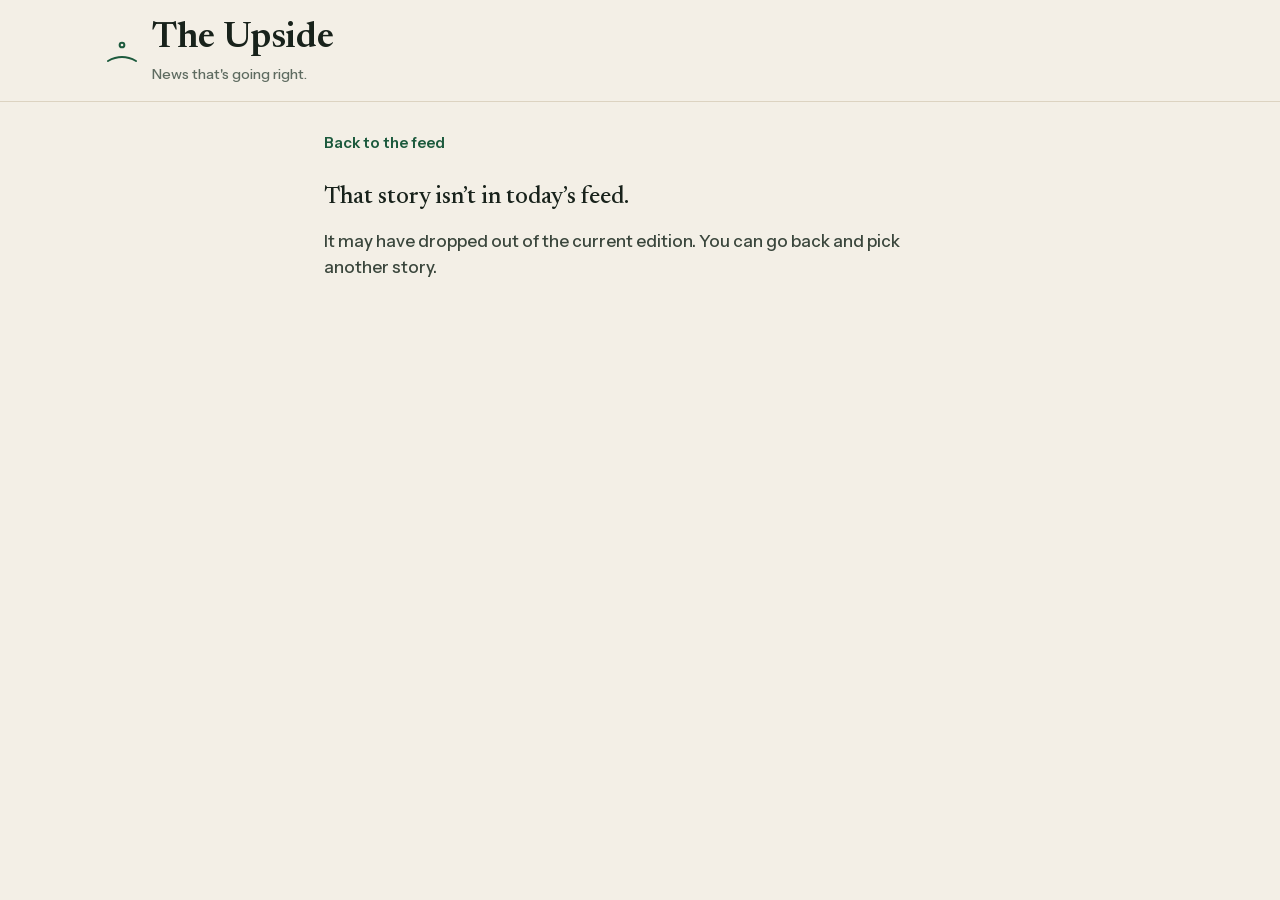
==== go.html @ 9c7a59bb "Update The Upside public feed" ====
<!DOCTYPE html>
<html lang="en">
<head>
  <meta charset="utf-8">
  <meta name="viewport" content="width=device-width, initial-scale=1">
  <meta name="description" content="A preview of a story from The Upside, before you continue to the original article.">
  <meta name="robots" content="noindex">
  <title>The Upside</title>
  <link rel="stylesheet" href="fonts/fonts.css">
  <link rel="stylesheet" href="styles.css">
  <link rel="icon" href="data:image/svg+xml,%3Csvg xmlns='http://www.w3.org/2000/svg' viewBox='0 0 32 32' fill='none' stroke='%231C5A3D' stroke-width='2' stroke-linecap='round' stroke-linejoin='round'%3E%3Cpath d='M6 22c5-9 15-9 20 0'/%3E%3Ccircle cx='16' cy='11' r='2.25'/%3E%3C/svg%3E">
  <style>
    .go-page main {
      max-width: var(--measure);
      margin: 0 auto;
      padding: 28px var(--gap) 72px;
    }
    .go-back {
      display: inline-block;
      margin: 0 0 28px;
      color: var(--accent);
      font-size: 15px;
      font-weight: 600;
      text-decoration: none;
    }
    .go-back:hover { text-decoration: underline; }
    .go-kicker {
      display: flex;
      flex-wrap: wrap;
      gap: 8px 14px;
      margin: 0 0 10px;
      padding: 0;
      list-style: none;
      color: var(--muted);
      font-size: 13px;
      font-weight: 600;
      letter-spacing: 0.02em;
      text-transform: uppercase;
    }
    .go-kicker .cat { color: var(--accent); }
    .go-headline {
      font-family: var(--serif);
      font-weight: 600;
      font-size: 32px;
      line-height: 1.2;
      letter-spacing: -0.02em;
      color: var(--ink);
      margin: 0 0 16px;
    }
    .go-headline a { color: inherit; text-decoration: none; }
    .go-headline a:hover { text-decoration: underline; text-underline-offset: 3px; }
    @media (min-width: 720px) {
      .go-headline { font-size: 40px; }
    }
    .go-url {
      margin: 0 0 24px;
      padding: 12px 14px;
      background: var(--paper-raised);
      border: 1px solid var(--line);
      border-radius: var(--radius);
      font-size: 15px;
      line-height: 1.5;
      word-break: break-all;
      color: var(--ink-soft);
    }
    .go-url a { color: inherit; text-decoration: none; }
    .go-url a:hover { text-decoration: underline; }
    .go-url .host {
      color: var(--ink);
      font-weight: 700;
    }
    .go-continue {
      display: inline-flex;
      align-items: center;
      justify-content: center;
      min-height: 52px;
      padding: 14px 28px;
      margin: 0 0 32px;
      border-radius: 999px;
      background: var(--accent);
      color: #fff;
      font: 600 18px/1.2 var(--sans);
      text-decoration: none;
      text-align: center;
    }
    .go-continue:hover { background: var(--accent-hover); }
    .go-continue[hidden], .go-missing[hidden] { display: none !important; }
    .go-own { margin: 8px 0 0; }
    .go-own .impact { margin: 0 0 16px; }
    .go-own .why-note { margin: 0; }
    .go-missing {
      font-family: var(--serif);
      font-size: 24px;
      line-height: 1.3;
      color: var(--ink);
      margin: 0 0 16px;
    }
    .go-missing-body { margin: 0 0 24px; color: var(--ink-soft); font-size: 17px; }
  </style>
</head>
<body class="go-page">
  <a class="skip" href="#go-title">Skip to story</a>

  <header class="masthead">
    <div class="masthead-inner">
      <div class="brand">
        <svg class="mark" width="36" height="36" viewBox="0 0 36 36" aria-hidden="true" focusable="false">
          <path d="M4 27c9-5 19-5 28 0" fill="none" stroke="currentColor" stroke-width="2" stroke-linecap="round"/>
          <circle cx="18" cy="11" r="2.35" fill="none" stroke="currentColor" stroke-width="2"/>
        </svg>
        <div>
          <p class="title"><a href="./">The Upside</a></p>
          <p class="tag">News that's going right.</p>
        </div>
      </div>
    </div>
  </header>

  <main id="go">
    <a class="go-back" href="./">Back to the feed</a>
    <p class="go-missing" id="go-missing" hidden>That story isn’t in today’s feed.</p>
    <p class="go-missing-body" id="go-missing-body" hidden>It may have dropped out of the current edition. You can go back and pick another story.</p>
    <article id="go-article" hidden>
      <ul class="go-kicker" id="go-kicker"></ul>
      <h1 class="go-headline" id="go-title"></h1>
      <p class="go-url" id="go-url"></p>
      <a class="go-continue" id="go-continue" rel="noopener noreferrer">Continue</a>
      <div class="go-own" id="go-own"></div>
    </article>
  </main>

  <script>
(function () {
  var WHY_FALLBACK = "It reports a concrete, positive outcome from the original source.";

  function $(id) { return document.getElementById(id); }

  function escapeHtml(value) {
    return String(value ?? "")
      .replaceAll("&", "&amp;")
      .replaceAll("<", "&lt;")
      .replaceAll(">", "&gt;")
      .replaceAll('"', "&quot;")
      .replaceAll("'", "&#39;");
  }

  function safeUrl(value) {
    try {
      var url = new URL(String(value ?? ""), window.location.href);
      if (url.protocol === "http:" || url.protocol === "https:") return url;
    } catch (e) { /* ignore */ }
    return null;
  }

  function displayHost(url) {
    return url.hostname.replace(/^www\./i, "");
  }

  function formatExact(iso) {
    if (!iso) return "";
    var d = new Date(iso);
    if (Number.isNaN(d.getTime())) return "";
    return new Intl.DateTimeFormat("en-GB", {
      dateStyle: "medium",
      timeZone: "Europe/London",
    }).format(d);
  }

  function uniqueSources(story) {
    var names = [];
    (story.sources || []).forEach(function (src) {
      if (src.name && names.indexOf(src.name) === -1) names.push(src.name);
    });
    return names;
  }

  function statedImpact(story) {
    var impact = story.impact;
    if (!impact || typeof impact !== "object") return null;
    var value = String(impact.value || "").trim();
    var label = String(impact.label || "").trim();
    if (!value || !label || value.length > 24) return null;
    return { value: value, label: label };
  }

  function whyGood(story) {
    var text = String(story.why_good || "").trim();
    return text || WHY_FALLBACK;
  }

  function showMissing() {
    $("go-article").hidden = true;
    $("go-missing").hidden = false;
    $("go-missing-body").hidden = false;
    document.title = "Story not found - The Upside";
  }

  function renderUrl(url) {
    var host = displayHost(url);
    var path = url.pathname + url.search + url.hash;
    if (path === "/") path = "";
    var html = '<a href="' + escapeHtml(url.href) + '" rel="noopener noreferrer">' +
      escapeHtml(url.protocol + "//") +
      '<span class="host">' + escapeHtml(host) + "</span>" +
      escapeHtml(path) +
      "</a>";
    $("go-url").innerHTML = html;
  }

  function render(story) {
    var url = safeUrl(story.link);
    if (!url && Array.isArray(story.sources) && story.sources[0]) {
      url = safeUrl(story.sources[0].url);
    }
    if (!url) {
      showMissing();
      return;
    }

    var source = uniqueSources(story)[0] || "Unknown source";
    var date = formatExact(story.published_at);
    var kicker = [];
    if (story.category) kicker.push('<li class="cat">' + escapeHtml(story.category) + "</li>");
    kicker.push("<li>" + escapeHtml(source) + "</li>");
    if (date) {
      kicker.push("<li><time datetime=\"" + escapeHtml(story.published_at || "") + "\">" + escapeHtml(date) + "</time></li>");
    }
    if (story.evidence_strength) {
      kicker.push("<li>" + escapeHtml(String(story.evidence_strength)) + "</li>");
    }
    $("go-kicker").innerHTML = kicker.join("");

    var title = escapeHtml(story.headline || "Untitled story");
    $("go-title").innerHTML = '<a href="' + escapeHtml(url.href) + '" rel="noopener noreferrer">' + title + "</a>";
    document.title = (story.headline ? story.headline + " - " : "") + "The Upside";

    renderUrl(url);

    var host = displayHost(url);
    var btn = $("go-continue");
    btn.href = url.href;
    btn.textContent = "Continue to " + host;
    btn.hidden = false;

    var own = [];
    var impact = statedImpact(story);
    if (impact) {
      own.push(
        '<p class="impact"><span class="impact-value">' + escapeHtml(impact.value) +
        '</span><span class="impact-label">' + escapeHtml(impact.label) + "</span></p>"
      );
    }
    own.push(
      '<p class="why-note"><span class="visually-hidden">Why it\'s good: </span>' +
      escapeHtml(whyGood(story)) + "</p>"
    );
    $("go-own").innerHTML = own.join("");

    $("go-missing").hidden = true;
    $("go-missing-body").hidden = true;
    $("go-article").hidden = false;
  }

  var params = new URLSearchParams(window.location.search);
  var id = (params.get("id") || "").trim();
  if (!id) {
    showMissing();
    return;
  }

  fetch("data/stories.json", { cache: "no-store" })
    .then(function (res) {
      if (!res.ok) throw new Error("missing feed");
      return res.json();
    })
    .then(function (data) {
      var stories = (data && data.stories) || [];
      var story = stories.find(function (s) { return String(s.id) === id; });
      if (!story) showMissing();
      else render(story);
    })
    .catch(function () {
      $("go-missing").textContent = "This preview could not be loaded just now.";
      $("go-missing-body").textContent = "Please go back to the feed and try again.";
      showMissing();
    });
})();
  </script>
</body>
</html>
---- fonts/fonts.css ----
/* latin-ext */
@font-face {
  font-family: 'Instrument Sans';
  font-style: italic;
  font-weight: 500;
  font-stretch: 100%;
  font-display: swap;
  src: url(font-0.woff2) format('woff2');
  unicode-range: U+0100-02BA, U+02BD-02C5, U+02C7-02CC, U+02CE-02D7, U+02DD-02FF, U+0304, U+0308, U+0329, U+1D00-1DBF, U+1E00-1E9F, U+1EF2-1EFF, U+2020, U+20A0-20AB, U+20AD-20C4, U+2113, U+2C60-2C7F, U+A720-A7FF;
}
/* latin */
@font-face {
  font-family: 'Instrument Sans';
  font-style: italic;
  font-weight: 500;
  font-stretch: 100%;
  font-display: swap;
  src: url(font-1.woff2) format('woff2');
  unicode-range: U+0000-00FF, U+0131, U+0152-0153, U+02BB-02BC, U+02C6, U+02DA, U+02DC, U+0304, U+0308, U+0329, U+2000-206F, U+20AC, U+2122, U+2191, U+2193, U+2212, U+2215, U+FEFF, U+FFFD;
}
/* latin-ext */
@font-face {
  font-family: 'Instrument Sans';
  font-style: normal;
  font-weight: 500;
  font-stretch: 100%;
  font-display: swap;
  src: url(font-2.woff2) format('woff2');
  unicode-range: U+0100-02BA, U+02BD-02C5, U+02C7-02CC, U+02CE-02D7, U+02DD-02FF, U+0304, U+0308, U+0329, U+1D00-1DBF, U+1E00-1E9F, U+1EF2-1EFF, U+2020, U+20A0-20AB, U+20AD-20C4, U+2113, U+2C60-2C7F, U+A720-A7FF;
}
/* latin */
@font-face {
  font-family: 'Instrument Sans';
  font-style: normal;
  font-weight: 500;
  font-stretch: 100%;
  font-display: swap;
  src: url(font-3.woff2) format('woff2');
  unicode-range: U+0000-00FF, U+0131, U+0152-0153, U+02BB-02BC, U+02C6, U+02DA, U+02DC, U+0304, U+0308, U+0329, U+2000-206F, U+20AC, U+2122, U+2191, U+2193, U+2212, U+2215, U+FEFF, U+FFFD;
}
/* latin-ext */
@font-face {
  font-family: 'Instrument Sans';
  font-style: normal;
  font-weight: 600;
  font-stretch: 100%;
  font-display: swap;
  src: url(font-2.woff2) format('woff2');
  unicode-range: U+0100-02BA, U+02BD-02C5, U+02C7-02CC, U+02CE-02D7, U+02DD-02FF, U+0304, U+0308, U+0329, U+1D00-1DBF, U+1E00-1E9F, U+1EF2-1EFF, U+2020, U+20A0-20AB, U+20AD-20C4, U+2113, U+2C60-2C7F, U+A720-A7FF;
}
/* latin */
@font-face {
  font-family: 'Instrument Sans';
  font-style: normal;
  font-weight: 600;
  font-stretch: 100%;
  font-display: swap;
  src: url(font-3.woff2) format('woff2');
  unicode-range: U+0000-00FF, U+0131, U+0152-0153, U+02BB-02BC, U+02C6, U+02DA, U+02DC, U+0304, U+0308, U+0329, U+2000-206F, U+20AC, U+2122, U+2191, U+2193, U+2212, U+2215, U+FEFF, U+FFFD;
}
/* vietnamese */
@font-face {
  font-family: 'Newsreader';
  font-style: normal;
  font-weight: 400;
  font-display: swap;
  src: url(font-4.woff2) format('woff2');
  unicode-range: U+0102-0103, U+0110-0111, U+0128-0129, U+0168-0169, U+01A0-01A1, U+01AF-01B0, U+0300-0301, U+0303-0304, U+0308-0309, U+0323, U+0329, U+1EA0-1EF9, U+20AB;
}
/* latin-ext */
@font-face {
  font-family: 'Newsreader';
  font-style: normal;
  font-weight: 400;
  font-display: swap;
  src: url(font-5.woff2) format('woff2');
  unicode-range: U+0100-02BA, U+02BD-02C5, U+02C7-02CC, U+02CE-02D7, U+02DD-02FF, U+0304, U+0308, U+0329, U+1D00-1DBF, U+1E00-1E9F, U+1EF2-1EFF, U+2020, U+20A0-20AB, U+20AD-20C4, U+2113, U+2C60-2C7F, U+A720-A7FF;
}
/* latin */
@font-face {
  font-family: 'Newsreader';
  font-style: normal;
  font-weight: 400;
  font-display: swap;
  src: url(font-6.woff2) format('woff2');
  unicode-range: U+0000-00FF, U+0131, U+0152-0153, U+02BB-02BC, U+02C6, U+02DA, U+02DC, U+0304, U+0308, U+0329, U+2000-206F, U+20AC, U+2122, U+2191, U+2193, U+2212, U+2215, U+FEFF, U+FFFD;
}
/* vietnamese */
@font-face {
  font-family: 'Newsreader';
  font-style: normal;
  font-weight: 500;
  font-display: swap;
  src: url(font-4.woff2) format('woff2');
  unicode-range: U+0102-0103, U+0110-0111, U+0128-0129, U+0168-0169, U+01A0-01A1, U+01AF-01B0, U+0300-0301, U+0303-0304, U+0308-0309, U+0323, U+0329, U+1EA0-1EF9, U+20AB;
}
/* latin-ext */
@font-face {
  font-family: 'Newsreader';
  font-style: normal;
  font-weight: 500;
  font-display: swap;
  src: url(font-5.woff2) format('woff2');
  unicode-range: U+0100-02BA, U+02BD-02C5, U+02C7-02CC, U+02CE-02D7, U+02DD-02FF, U+0304, U+0308, U+0329, U+1D00-1DBF, U+1E00-1E9F, U+1EF2-1EFF, U+2020, U+20A0-20AB, U+20AD-20C4, U+2113, U+2C60-2C7F, U+A720-A7FF;
}
/* latin */
@font-face {
  font-family: 'Newsreader';
  font-style: normal;
  font-weight: 500;
  font-display: swap;
  src: url(font-6.woff2) format('woff2');
  unicode-range: U+0000-00FF, U+0131, U+0152-0153, U+02BB-02BC, U+02C6, U+02DA, U+02DC, U+0304, U+0308, U+0329, U+2000-206F, U+20AC, U+2122, U+2191, U+2193, U+2212, U+2215, U+FEFF, U+FFFD;
}
/* vietnamese */
@font-face {
  font-family: 'Newsreader';
  font-style: normal;
  font-weight: 600;
  font-display: swap;
  src: url(font-4.woff2) format('woff2');
  unicode-range: U+0102-0103, U+0110-0111, U+0128-0129, U+0168-0169, U+01A0-01A1, U+01AF-01B0, U+0300-0301, U+0303-0304, U+0308-0309, U+0323, U+0329, U+1EA0-1EF9, U+20AB;
}
/* latin-ext */
@font-face {
  font-family: 'Newsreader';
  font-style: normal;
  font-weight: 600;
  font-display: swap;
  src: url(font-5.woff2) format('woff2');
  unicode-range: U+0100-02BA, U+02BD-02C5, U+02C7-02CC, U+02CE-02D7, U+02DD-02FF, U+0304, U+0308, U+0329, U+1D00-1DBF, U+1E00-1E9F, U+1EF2-1EFF, U+2020, U+20A0-20AB, U+20AD-20C4, U+2113, U+2C60-2C7F, U+A720-A7FF;
}
/* latin */
@font-face {
  font-family: 'Newsreader';
  font-style: normal;
  font-weight: 600;
  font-display: swap;
  src: url(font-6.woff2) format('woff2');
  unicode-range: U+0000-00FF, U+0131, U+0152-0153, U+02BB-02BC, U+02C6, U+02DA, U+02DC, U+0304, U+0308, U+0329, U+2000-206F, U+20AC, U+2122, U+2191, U+2193, U+2212, U+2215, U+FEFF, U+FFFD;
}
/* vietnamese */
@font-face {
  font-family: 'Newsreader';
  font-style: normal;
  font-weight: 700;
  font-display: swap;
  src: url(font-4.woff2) format('woff2');
  unicode-range: U+0102-0103, U+0110-0111, U+0128-0129, U+0168-0169, U+01A0-01A1, U+01AF-01B0, U+0300-0301, U+0303-0304, U+0308-0309, U+0323, U+0329, U+1EA0-1EF9, U+20AB;
}
/* latin-ext */
@font-face {
  font-family: 'Newsreader';
  font-style: normal;
  font-weight: 700;
  font-display: swap;
  src: url(font-5.woff2) format('woff2');
  unicode-range: U+0100-02BA, U+02BD-02C5, U+02C7-02CC, U+02CE-02D7, U+02DD-02FF, U+0304, U+0308, U+0329, U+1D00-1DBF, U+1E00-1E9F, U+1EF2-1EFF, U+2020, U+20A0-20AB, U+20AD-20C4, U+2113, U+2C60-2C7F, U+A720-A7FF;
}
/* latin */
@font-face {
  font-family: 'Newsreader';
  font-style: normal;
  font-weight: 700;
  font-display: swap;
  src: url(font-6.woff2) format('woff2');
  unicode-range: U+0000-00FF, U+0131, U+0152-0153, U+02BB-02BC, U+02C6, U+02DA, U+02DC, U+0304, U+0308, U+0329, U+2000-206F, U+20AC, U+2122, U+2191, U+2193, U+2212, U+2215, U+FEFF, U+FFFD;
}

/* Newsreader italic 400 for the margin note */
@font-face {
  font-family: 'Newsreader';
  font-style: italic;
  font-weight: 400;
  font-display: swap;
  src: url(newsreader-italic-400-latin-ext.woff2) format('woff2');
  unicode-range: U+0100-02BA, U+02BD-02C5, U+02C7-02CC, U+02CE-02D7, U+02DD-02FF, U+0304, U+0308, U+0329, U+1D00-1DBF, U+1E00-1E9F, U+1EF2-1EFF, U+2020, U+20A0-20AB, U+20AD-20C4, U+2113, U+2C60-2C7F, U+A720-A7FF;
}
@font-face {
  font-family: 'Newsreader';
  font-style: italic;
  font-weight: 400;
  font-display: swap;
  src: url(newsreader-italic-400-latin.woff2) format('woff2');
  unicode-range: U+0000-00FF, U+0131, U+0152-0153, U+02BB-02BC, U+02C6, U+02DA, U+02DC, U+0304, U+0308, U+0329, U+2000-206F, U+20AC, U+2122, U+2191, U+2193, U+2212, U+2215, U+FEFF, U+FFFD;
}
---- styles.css ----
:root {
  --paper: #F3EFE6;
  --paper-raised: #FFFDF8;
  --ink: #18221B;
  --ink-soft: #3A463C;
  --muted: #5E6B60;
  --line: #DCD3C1;
  --accent: #1C5A3D;
  --accent-hover: #154A32;
  --accent-soft: #E3EEE6;
  --sunrise: #E8A33D;
  --sunrise-ink: #A36412;
  --cat-science: #3F6E8C;
  --cat-health: #4E7D5B;
  --cat-world: #6B5E8A;
  --cat-tech: #2F6F73;
  --cat-business: #7A6A3A;
  --cat-politics: #8A5A4A;
  --cat-environment: #4F7A3A;
  --cat-sports: #5A6B4A;
  --cat-culture: #7A5A6A;
  --cat-community: #5A6E5C;
  --radius: 12px;
  --gap: 24px;
  --pad-x: 20px;
  --pad-y: 20px;
  --serif: "Newsreader", "Iowan Old Style", Palatino, "Palatino Linotype", Georgia, serif;
  --sans: "Instrument Sans", "Avenir Next", "Segoe UI", system-ui, sans-serif;
  --ease-out: cubic-bezier(0.23, 1, 0.32, 1);
  --shadow-hover: 0 6px 18px rgba(24, 34, 27, 0.08);
  --measure: 680px;
}

*,
*::before,
*::after { box-sizing: border-box; }

html {
  color-scheme: light;
  scroll-padding-top: 4.5rem;
}

[hidden] { display: none !important; }

body {
  margin: 0;
  background: var(--paper);
  color: var(--ink);
  font-family: var(--sans);
  font-weight: 500;
  font-size: 16px;
  line-height: 1.5;
  min-height: 100vh;
  text-rendering: optimizeLegibility;
  -webkit-font-smoothing: antialiased;
}

::selection {
  background: var(--accent-soft);
  color: var(--ink);
}

:focus-visible {
  outline: 2px solid var(--accent);
  outline-offset: 3px;
}

.skip {
  position: absolute;
  left: 1rem;
  top: -3.5rem;
  background: var(--ink);
  color: var(--paper);
  padding: 0.4rem 0.7rem;
  z-index: 20;
  text-decoration: none;
  border-radius: 6px;
}
.skip:focus { top: 0.6rem; }

/* Masthead */
.masthead {
  background: var(--paper);
  border-bottom: 1px solid var(--line);
}

.masthead-inner {
  max-width: 1120px;
  margin: 0 auto;
  padding: 20px var(--gap) 16px;
  display: flex;
  align-items: flex-end;
  justify-content: space-between;
  gap: 16px;
}

.brand {
  display: flex;
  align-items: center;
  gap: 12px;
}

.mark {
  display: block;
  color: var(--accent);
  flex: none;
}

.title {
  margin: 0;
  font-family: var(--serif);
  font-weight: 600;
  font-size: 28px;
  line-height: 1.1;
  letter-spacing: -0.01em;
  font-optical-sizing: auto;
}

.title a {
  color: inherit;
  text-decoration: none;
}

.tag {
  margin: 4px 0 0;
  color: var(--muted);
  font-size: 14px;
  font-weight: 500;
}

.masthead-meta {
  text-align: right;
}

.dateline,
.edition {
  margin: 0;
  color: var(--muted);
  font-size: 13px;
  letter-spacing: 0.06em;
  text-transform: uppercase;
}

.edition { margin-top: 4px; letter-spacing: 0.04em; text-transform: none; }

/* Sticky filters */
.filter-bar {
  position: sticky;
  top: 0;
  z-index: 8;
  background: color-mix(in srgb, var(--paper) 92%, white);
  border-bottom: 1px solid var(--line);
  backdrop-filter: none;
}

.filter-bar-inner {
  max-width: 1120px;
  margin: 0 auto;
  padding: 12px var(--gap) 12px;
}

.filters {
  display: flex;
  flex-wrap: nowrap;
  gap: 8px;
  overflow-x: auto;
  scrollbar-width: thin;
  scrollbar-color: var(--line) transparent;
  padding-bottom: 2px;
  padding-right: 28px;
  mask-image: linear-gradient(to right, #000 88%, transparent);
}

.filters:focus-within,
.filters:hover {
  mask-image: none;
}

.filters button {
  appearance: none;
  flex: none;
  height: 36px;
  padding: 0 14px;
  border-radius: 999px;
  border: 1px solid var(--line);
  background: var(--paper-raised);
  color: var(--ink-soft);
  font-family: var(--sans);
  font-weight: 500;
  font-size: 14px;
  line-height: 1;
  cursor: pointer;
  transition: background-color 150ms ease, border-color 150ms ease, color 150ms ease, transform 150ms var(--ease-out);
}

.filters button[aria-pressed="true"] {
  background: var(--accent-soft);
  border-color: var(--accent);
  color: var(--accent);
}

/* Category with no published stories yet: greyed, not clickable. */
.filters button:disabled,
.filters button[aria-disabled="true"] {
  opacity: 0.45;
  cursor: not-allowed;
  background: transparent;
}

.status {
  margin: 8px 0 0;
  color: var(--muted);
  font-size: 13px;
}

main {
  max-width: var(--measure);
  margin: 0 auto;
  padding: 24px var(--gap) 48px;
}

@media (min-width: 720px) {
  :root { --pad-x: 24px; --pad-y: 24px; }
  .title { font-size: 36px; }
  main { max-width: 1120px; }
}

.sample-banner {
  background: color-mix(in srgb, var(--sunrise) 18%, var(--paper-raised));
  color: var(--ink);
  border: 1px solid var(--line);
  border-radius: var(--radius);
  padding: 12px 16px;
  margin: 0 0 24px;
  font-size: 15px;
}

/* Feed grid */
.feed {
  display: grid;
  grid-template-columns: 1fr;
  gap: var(--gap);
}

@media (min-width: 720px) {
  .feed { grid-template-columns: 1fr 1fr; }
}

@media (min-width: 1100px) {
  .feed { grid-template-columns: 1fr 1fr 1fr; }
}

.card.lead {
  grid-column: 1 / -1;
}


.thumb {
  position: relative;
  margin: 0 0 12px;
  aspect-ratio: 16 / 9;
  width: 100%;
  border-radius: 8px;
  overflow: hidden;
  background: color-mix(in srgb, var(--line) 70%, var(--paper));
  flex: 0 0 auto;
}

.card[data-category="Science"] .thumb { background: color-mix(in srgb, var(--cat-science) 18%, var(--paper)); }
.card[data-category="Health"] .thumb { background: color-mix(in srgb, var(--cat-health) 18%, var(--paper)); }
.card[data-category="World"] .thumb { background: color-mix(in srgb, var(--cat-world) 18%, var(--paper)); }
.card[data-category="Tech"] .thumb { background: color-mix(in srgb, var(--cat-tech) 18%, var(--paper)); }
.card[data-category="Business"] .thumb { background: color-mix(in srgb, var(--cat-business) 18%, var(--paper)); }
.card[data-category="Politics"] .thumb { background: color-mix(in srgb, var(--cat-politics) 18%, var(--paper)); }
.card[data-category="Environment"] .thumb { background: color-mix(in srgb, var(--cat-environment) 18%, var(--paper)); }
.card[data-category="Sports"] .thumb { background: color-mix(in srgb, var(--cat-sports) 18%, var(--paper)); }
.card[data-category="Culture"] .thumb { background: color-mix(in srgb, var(--cat-culture) 18%, var(--paper)); }
.card[data-category="Community"] .thumb { background: color-mix(in srgb, var(--cat-community) 18%, var(--paper)); }

.thumb img {
  display: block;
  width: 100%;
  height: 100%;
  object-fit: cover;
  filter: saturate(0.85);
}

.thumb.is-fallback img {
  display: none;
}


.card {
  position: relative;
  background: var(--paper-raised);
  border: 1px solid var(--line);
  border-radius: var(--radius);
  padding: var(--pad-y) var(--pad-x);
  border-left-width: 3px;
  border-left-color: var(--line);
  display: flex;
  flex-direction: column;
  min-width: 0;
  transition: box-shadow 150ms ease, transform 150ms var(--ease-out);
}

.card[data-category="Science"] { border-left-color: var(--cat-science); }
.card[data-category="Health"] { border-left-color: var(--cat-health); }
.card[data-category="World"] { border-left-color: var(--cat-world); }
.card[data-category="Tech"] { border-left-color: var(--cat-tech); }
.card[data-category="Business"] { border-left-color: var(--cat-business); }
.card[data-category="Politics"] { border-left-color: var(--cat-politics); }
.card[data-category="Environment"] { border-left-color: var(--cat-environment); }
.card[data-category="Sports"] { border-left-color: var(--cat-sports); }
.card[data-category="Culture"] { border-left-color: var(--cat-culture); }
.card[data-category="Community"] { border-left-color: var(--cat-community); }

.card .cat {
  color: var(--muted);
}
.card[data-category="Science"] .cat { color: var(--cat-science); }
.card[data-category="Health"] .cat { color: var(--cat-health); }
.card[data-category="World"] .cat { color: var(--cat-world); }
.card[data-category="Tech"] .cat { color: var(--cat-tech); }
.card[data-category="Business"] .cat { color: var(--cat-business); }
.card[data-category="Politics"] .cat { color: var(--cat-politics); }
.card[data-category="Environment"] .cat { color: var(--cat-environment); }
.card[data-category="Sports"] .cat { color: var(--cat-sports); }
.card[data-category="Culture"] .cat { color: var(--cat-culture); }
.card[data-category="Community"] .cat { color: var(--cat-community); }

.meta {
  display: flex;
  flex-wrap: wrap;
  align-items: center;
  gap: 0;
  margin: 0 0 8px;
  padding: 0;
  list-style: none;
  font-size: 13px;
  line-height: 1.3;
  letter-spacing: 0.06em;
  text-transform: uppercase;
  color: var(--muted);
  font-weight: 500;
}

.meta li { display: inline; }
.meta li:not(:last-child)::after {
  content: "·";
  margin: 0 0.45em;
  color: var(--muted);
}

.meta .cat {
  font-variant-caps: all-small-caps;
  letter-spacing: 0.08em;
  font-weight: 600;
}

.new-dot {
  display: inline-block;
  width: 8px;
  height: 8px;
  margin-left: 8px;
  border-radius: 50%;
  background: var(--sunrise);
  vertical-align: middle;
}

.card h2 {
  margin: 0 0 12px;
  font-family: var(--serif);
  font-weight: 600;
  font-size: 22px;
  line-height: 1.2;
  letter-spacing: -0.01em;
  font-optical-sizing: auto;
  display: -webkit-box;
  -webkit-box-orient: vertical;
  -webkit-line-clamp: 3;
  line-clamp: 3;
  overflow: hidden;
}

.card.lead h2 {
  font-size: 32px;
  -webkit-line-clamp: 6;
  line-clamp: 6;
}

.card h2 a {
  color: inherit;
  text-decoration: none;
}

.impact {
  display: flex;
  align-items: baseline;
  gap: 12px;
  margin: 0 0 12px;
}

.impact-value {
  font-family: var(--serif);
  font-weight: 600;
  font-size: 32px;
  line-height: 1;
  letter-spacing: -0.02em;
  font-variant-numeric: tabular-nums;
  font-feature-settings: "tnum" 1, "lnum" 1;
  color: var(--sunrise-ink);
  font-optical-sizing: auto;
}

.card.lead .impact-value { font-size: 48px; }

.impact-label {
  color: var(--ink-soft);
  font-size: 15px;
  line-height: 1.35;
  max-width: 22ch;
}

.summary {
  margin: 0 0 16px;
  color: var(--ink-soft);
  font-size: 16px;
  line-height: 1.5;
  display: -webkit-box;
  -webkit-box-orient: vertical;
  -webkit-line-clamp: 3;
  line-clamp: 3;
  overflow: hidden;
  flex: 1;
}

.card.lead .summary { -webkit-line-clamp: 4; }

.card-foot {
  display: flex;
  flex-wrap: wrap;
  align-items: baseline;
  gap: 8px 16px;
  margin-top: auto;
}

.card-foot a.read {
  color: var(--accent);
  font-weight: 600;
  font-size: 14px;
  text-decoration: none;
}

.card-foot a.read:hover,
.card h2 a:hover {
  color: var(--accent-hover);
  text-decoration: underline;
  text-underline-offset: 3px;
}

.why {
  appearance: none;
  border: 0;
  background: none;
  padding: 8px 0;
  min-height: 36px;
  color: var(--muted);
  font: inherit;
  font-size: 14px;
  font-weight: 500;
  cursor: pointer;
  text-decoration: underline;
  text-underline-offset: 3px;
  text-decoration-color: var(--line);
}

.why:hover { color: var(--ink-soft); }

.reason {
  margin: 10px 0 0;
  color: var(--muted);
  font-size: 14px;
  line-height: 1.45;
}

.reason[hidden] { display: none; }

.pill-sample {
  display: inline-block;
  margin-left: 6px;
  font-size: 11px;
  letter-spacing: 0.08em;
  text-transform: uppercase;
  font-weight: 600;
  color: var(--ink-soft);
}

.pace {
  grid-column: 1 / -1;
  margin: 0;
  padding: 8px 0;
  text-align: center;
  color: var(--muted);
  font-size: 13px;
  letter-spacing: 0.06em;
  text-transform: uppercase;
  border-top: 1px solid var(--line);
  border-bottom: 1px solid var(--line);
}

.empty {
  margin: 48px 0;
  color: var(--ink-soft);
  font-size: 17px;
  max-width: 36ch;
}

.more-wrap {
  display: flex;
  justify-content: center;
  margin: 32px 0 8px;
}

.load-more {
  appearance: none;
  height: 36px;
  padding: 0 18px;
  border-radius: 999px;
  border: 1px solid var(--line);
  background: var(--paper-raised);
  color: var(--ink);
  font-family: var(--sans);
  font-weight: 600;
  font-size: 14px;
  cursor: pointer;
  transition: background-color 150ms ease, transform 150ms var(--ease-out);
}

/* Skeletons */
.card.skeleton {
  min-height: 180px;
  border-left-color: var(--line);
  background:
    linear-gradient(90deg, transparent, color-mix(in srgb, var(--line) 40%, transparent), transparent) 0 0 / 200% 100%,
    var(--paper-raised);
  animation: shimmer 1.2s linear infinite;
}

.card.skeleton.lead { min-height: 220px; }

@keyframes shimmer {
  to { background-position: -200% 0; }
}

/* Footer */
.method {
  max-width: 1120px;
  margin: 0 auto;
  padding: 0 var(--gap) 64px;
  color: var(--ink-soft);
  font-size: 15px;
}

.method h2 {
  font-family: var(--serif);
  font-weight: 600;
  font-size: 22px;
  letter-spacing: -0.01em;
  color: var(--ink);
  margin: 0 0 8px;
}

.method p { margin: 0 0 12px; max-width: 62ch; }
.method a { color: var(--accent); }

@media (min-width: 720px) {
  .card h2 { font-size: 26px; }
  .card.lead h2 { font-size: 40px; }
  .summary { font-size: 17px; }
}

@media (max-width: 619px) {
  .masthead-inner {
    flex-direction: column;
    align-items: flex-start;
  }
  .masthead-meta { text-align: left; }
}

@media (hover: hover) and (pointer: fine) {
  .filters button:not(:disabled):hover {
    border-color: var(--accent);
    color: var(--accent);
  }
  .filters button:not(:disabled):active,
  .load-more:active {
    transform: scale(0.97);
  }
  .card:hover {
    box-shadow: var(--shadow-hover);
  }
  .load-more:hover {
    background: var(--accent-soft);
  }
}

@media (prefers-reduced-motion: reduce) {
  *,
  *::before,
  *::after {
    animation: none !important;
    transition: none !important;
    scroll-behavior: auto !important;
  }
}

@media (min-width: 720px) and (max-width: 1099px) {
  /* Two-column reading; lead stays full width */
}

.read-arrow {
  display: inline-block;
  width: 12px;
  height: 12px;
  margin-left: 2px;
  vertical-align: -1px;
  stroke: currentColor;
  fill: none;
  stroke-width: 1.75;
  stroke-linecap: round;
  stroke-linejoin: round;
}


/* Editor's margin note for the "why it's good" sentence. Always visible,
   between the summary and the footer. */
.why-note {
  margin: 0 0 12px;
  padding-left: 12px;
  border-left: 2px solid var(--accent);
  font-family: var(--serif);
  font-style: italic;
  font-weight: 400;
  font-size: 16px;
  line-height: 1.45;
  color: var(--ink-soft);
}

@media (min-width: 720px) {
  .why-note { font-size: 15px; }
}

.visually-hidden {
  position: absolute !important;
  width: 1px;
  height: 1px;
  padding: 0;
  margin: -1px;
  overflow: hidden;
  clip: rect(0 0 0 0);
  clip-path: inset(50%);
  white-space: nowrap;
  border: 0;
}

/* Stop the clamped summary stretching to fill equal-height cards
   (it showed a half-cut extra line right above the note). The note and
   footer sit at the bottom of the card instead. */
.card .summary { flex: 0 0 auto; }
.card .why-note { margin-top: auto; }
.card .why-note + .card-foot { margin-top: 0; }
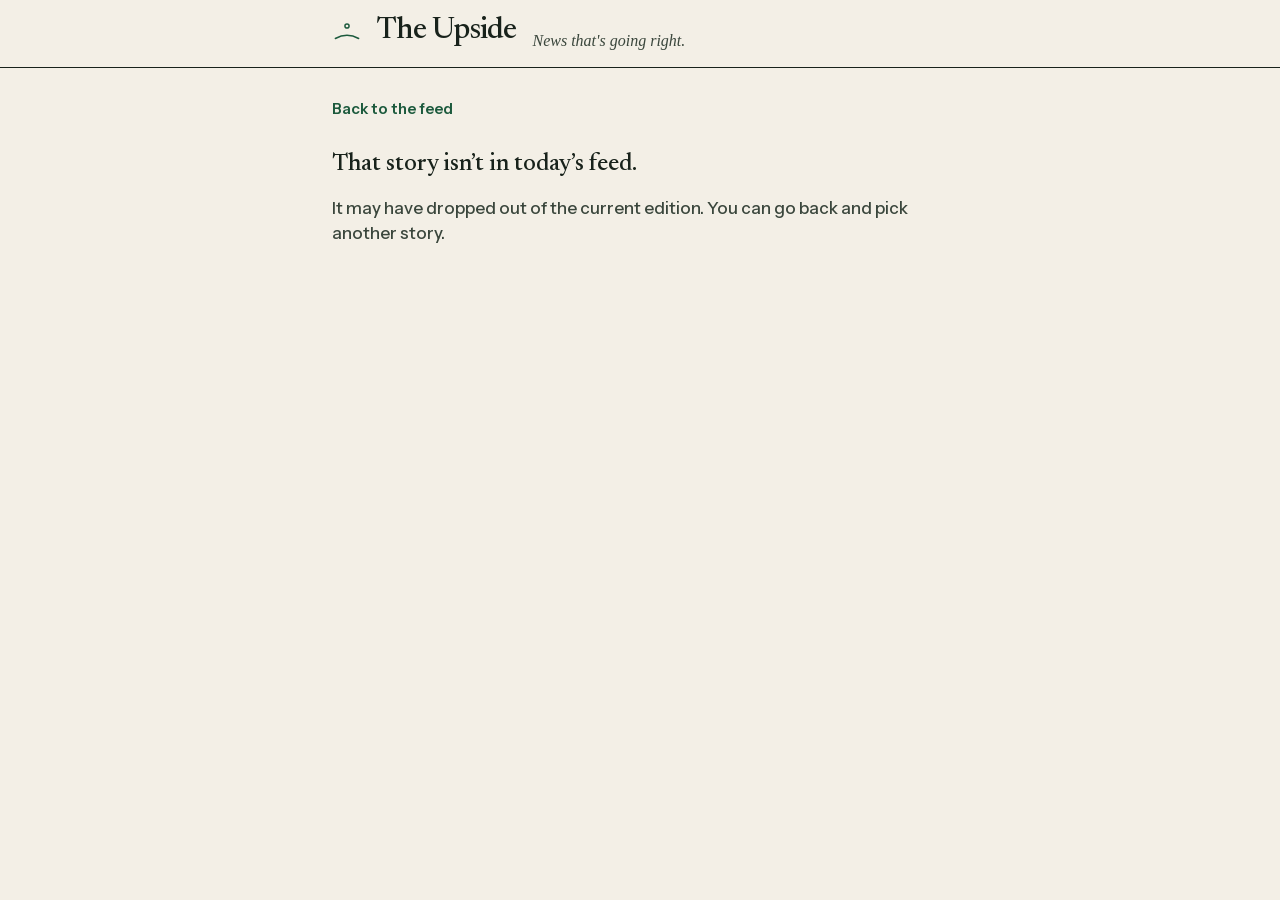
==== commit ab1fae60: "Update The Upside public feed" ====
--- a/go.html
+++ b/go.html
@@ -37,10 +37,11 @@
       letter-spacing: 0.02em;
       text-transform: uppercase;
     }
-    .go-kicker .cat { color: var(--accent); }
+    .go-kicker .cat { color: var(--accent); font-weight: 700; }
     .go-headline {
       font-family: var(--serif);
-      font-weight: 600;
+      font-weight: 500;
+      text-wrap: balance;
       font-size: 32px;
       line-height: 1.2;
       letter-spacing: -0.02em;
@@ -76,14 +77,14 @@
       min-height: 52px;
       padding: 14px 28px;
       margin: 0 0 32px;
-      border-radius: 999px;
+      border-radius: var(--radius);
       background: var(--accent);
       color: #fff;
       font: 600 18px/1.2 var(--sans);
       text-decoration: none;
       text-align: center;
     }
-    .go-continue:hover { background: var(--accent-hover); }
+    @media (hover: hover) and (pointer: fine) { .go-continue:hover { background: var(--accent-hover); } }
     .go-continue[hidden], .go-missing[hidden] { display: none !important; }
     .go-own { margin: 8px 0 0; }
     .go-own .impact { margin: 0 0 16px; }
@@ -101,18 +102,16 @@
 <body class="go-page">
   <a class="skip" href="#go-title">Skip to story</a>
 
-  <header class="masthead">
+  <header class="masthead masthead--compact">
     <div class="masthead-inner">
       <div class="brand">
         <svg class="mark" width="36" height="36" viewBox="0 0 36 36" aria-hidden="true" focusable="false">
-          <path d="M4 27c9-5 19-5 28 0" fill="none" stroke="currentColor" stroke-width="2" stroke-linecap="round"/>
-          <circle cx="18" cy="11" r="2.35" fill="none" stroke="currentColor" stroke-width="2"/>
+          <path d="M4 27c9-5 19-5 28 0" fill="none" stroke="currentColor" stroke-width="1.75" stroke-linecap="round"/>
+          <circle cx="18" cy="12" r="2.5" fill="none" stroke="currentColor" stroke-width="1.75"/>
         </svg>
-        <div>
-          <p class="title"><a href="./">The Upside</a></p>
-          <p class="tag">News that's going right.</p>
-        </div>
+        <p class="title"><a href="./">The Upside</a></p>
       </div>
+      <p class="tag">News that's going right.</p>
     </div>
   </header>
 
--- a/styles.css
+++ b/styles.css
@@ -1,3 +1,6 @@
+/* The Upside: front-page layout (SA Design redesign, 15 Nov 2026).
+   Text-only stories are the designed default; images are an optional add-on.
+   One accent (forest), one radius (--radius), rules and whitespace over boxes. */
 :root {
   --paper: #F3EFE6;
   --paper-raised: #FFFDF8;
@@ -5,30 +8,38 @@
   --ink-soft: #3A463C;
   --muted: #5E6B60;
   --line: #DCD3C1;
+  --rule: #18221B;
   --accent: #1C5A3D;
   --accent-hover: #154A32;
   --accent-soft: #E3EEE6;
   --sunrise: #E8A33D;
   --sunrise-ink: #A36412;
   --cat-science: #3F6E8C;
-  --cat-health: #4E7D5B;
+  --cat-health: #4A7656;
   --cat-world: #6B5E8A;
   --cat-tech: #2F6F73;
-  --cat-business: #7A6A3A;
+  --cat-business: #75653A;
   --cat-politics: #8A5A4A;
-  --cat-environment: #4F7A3A;
-  --cat-sports: #5A6B4A;
+  --cat-environment: #4A7236;
+  --cat-sports: #56663F;
   --cat-culture: #7A5A6A;
-  --cat-community: #5A6E5C;
-  --radius: 12px;
-  --gap: 24px;
-  --pad-x: 20px;
-  --pad-y: 20px;
+  --cat-community: #55695A;
+  --radius: 4px;
+  --gutter: 20px;
+  --col-gap: 32px;
+  --max: 1200px;
+  --measure: 680px;
   --serif: "Newsreader", "Iowan Old Style", Palatino, "Palatino Linotype", Georgia, serif;
   --sans: "Instrument Sans", "Avenir Next", "Segoe UI", system-ui, sans-serif;
   --ease-out: cubic-bezier(0.23, 1, 0.32, 1);
-  --shadow-hover: 0 6px 18px rgba(24, 34, 27, 0.08);
-  --measure: 680px;
+  /* Kept for go.html and older selectors */
+  --gap: var(--gutter);
+  --pad-x: 0px;
+  --pad-y: 0px;
+}
+
+@media (min-width: 720px) {
+  :root { --gutter: 32px; }
 }
 
 *,
@@ -37,7 +48,8 @@
 
 html {
   color-scheme: light;
-  scroll-padding-top: 4.5rem;
+  scroll-padding-top: 64px;
+  -webkit-text-size-adjust: 100%;
 }
 
 [hidden] { display: none !important; }
@@ -53,17 +65,20 @@
   min-height: 100vh;
   text-rendering: optimizeLegibility;
   -webkit-font-smoothing: antialiased;
-}
-
-::selection {
-  background: var(--accent-soft);
-  color: var(--ink);
-}
+  font-kerning: normal;
+}
+
+::selection { background: var(--accent-soft); color: var(--ink); }
 
 :focus-visible {
   outline: 2px solid var(--accent);
   outline-offset: 3px;
-}
+  border-radius: 2px;
+}
+
+a { color: var(--accent); text-underline-offset: 3px; text-decoration-thickness: 1px; }
+
+html { scrollbar-color: var(--line) var(--paper); }
 
 .skip {
   position: absolute;
@@ -71,585 +86,13 @@
   top: -3.5rem;
   background: var(--ink);
   color: var(--paper);
-  padding: 0.4rem 0.7rem;
+  padding: 10px 14px;
   z-index: 20;
   text-decoration: none;
-  border-radius: 6px;
+  border-radius: var(--radius);
+  font-weight: 600;
 }
 .skip:focus { top: 0.6rem; }
-
-/* Masthead */
-.masthead {
-  background: var(--paper);
-  border-bottom: 1px solid var(--line);
-}
-
-.masthead-inner {
-  max-width: 1120px;
-  margin: 0 auto;
-  padding: 20px var(--gap) 16px;
-  display: flex;
-  align-items: flex-end;
-  justify-content: space-between;
-  gap: 16px;
-}
-
-.brand {
-  display: flex;
-  align-items: center;
-  gap: 12px;
-}
-
-.mark {
-  display: block;
-  color: var(--accent);
-  flex: none;
-}
-
-.title {
-  margin: 0;
-  font-family: var(--serif);
-  font-weight: 600;
-  font-size: 28px;
-  line-height: 1.1;
-  letter-spacing: -0.01em;
-  font-optical-sizing: auto;
-}
-
-.title a {
-  color: inherit;
-  text-decoration: none;
-}
-
-.tag {
-  margin: 4px 0 0;
-  color: var(--muted);
-  font-size: 14px;
-  font-weight: 500;
-}
-
-.masthead-meta {
-  text-align: right;
-}
-
-.dateline,
-.edition {
-  margin: 0;
-  color: var(--muted);
-  font-size: 13px;
-  letter-spacing: 0.06em;
-  text-transform: uppercase;
-}
-
-.edition { margin-top: 4px; letter-spacing: 0.04em; text-transform: none; }
-
-/* Sticky filters */
-.filter-bar {
-  position: sticky;
-  top: 0;
-  z-index: 8;
-  background: color-mix(in srgb, var(--paper) 92%, white);
-  border-bottom: 1px solid var(--line);
-  backdrop-filter: none;
-}
-
-.filter-bar-inner {
-  max-width: 1120px;
-  margin: 0 auto;
-  padding: 12px var(--gap) 12px;
-}
-
-.filters {
-  display: flex;
-  flex-wrap: nowrap;
-  gap: 8px;
-  overflow-x: auto;
-  scrollbar-width: thin;
-  scrollbar-color: var(--line) transparent;
-  padding-bottom: 2px;
-  padding-right: 28px;
-  mask-image: linear-gradient(to right, #000 88%, transparent);
-}
-
-.filters:focus-within,
-.filters:hover {
-  mask-image: none;
-}
-
-.filters button {
-  appearance: none;
-  flex: none;
-  height: 36px;
-  padding: 0 14px;
-  border-radius: 999px;
-  border: 1px solid var(--line);
-  background: var(--paper-raised);
-  color: var(--ink-soft);
-  font-family: var(--sans);
-  font-weight: 500;
-  font-size: 14px;
-  line-height: 1;
-  cursor: pointer;
-  transition: background-color 150ms ease, border-color 150ms ease, color 150ms ease, transform 150ms var(--ease-out);
-}
-
-.filters button[aria-pressed="true"] {
-  background: var(--accent-soft);
-  border-color: var(--accent);
-  color: var(--accent);
-}
-
-/* Category with no published stories yet: greyed, not clickable. */
-.filters button:disabled,
-.filters button[aria-disabled="true"] {
-  opacity: 0.45;
-  cursor: not-allowed;
-  background: transparent;
-}
-
-.status {
-  margin: 8px 0 0;
-  color: var(--muted);
-  font-size: 13px;
-}
-
-main {
-  max-width: var(--measure);
-  margin: 0 auto;
-  padding: 24px var(--gap) 48px;
-}
-
-@media (min-width: 720px) {
-  :root { --pad-x: 24px; --pad-y: 24px; }
-  .title { font-size: 36px; }
-  main { max-width: 1120px; }
-}
-
-.sample-banner {
-  background: color-mix(in srgb, var(--sunrise) 18%, var(--paper-raised));
-  color: var(--ink);
-  border: 1px solid var(--line);
-  border-radius: var(--radius);
-  padding: 12px 16px;
-  margin: 0 0 24px;
-  font-size: 15px;
-}
-
-/* Feed grid */
-.feed {
-  display: grid;
-  grid-template-columns: 1fr;
-  gap: var(--gap);
-}
-
-@media (min-width: 720px) {
-  .feed { grid-template-columns: 1fr 1fr; }
-}
-
-@media (min-width: 1100px) {
-  .feed { grid-template-columns: 1fr 1fr 1fr; }
-}
-
-.card.lead {
-  grid-column: 1 / -1;
-}
-
-
-.thumb {
-  position: relative;
-  margin: 0 0 12px;
-  aspect-ratio: 16 / 9;
-  width: 100%;
-  border-radius: 8px;
-  overflow: hidden;
-  background: color-mix(in srgb, var(--line) 70%, var(--paper));
-  flex: 0 0 auto;
-}
-
-.card[data-category="Science"] .thumb { background: color-mix(in srgb, var(--cat-science) 18%, var(--paper)); }
-.card[data-category="Health"] .thumb { background: color-mix(in srgb, var(--cat-health) 18%, var(--paper)); }
-.card[data-category="World"] .thumb { background: color-mix(in srgb, var(--cat-world) 18%, var(--paper)); }
-.card[data-category="Tech"] .thumb { background: color-mix(in srgb, var(--cat-tech) 18%, var(--paper)); }
-.card[data-category="Business"] .thumb { background: color-mix(in srgb, var(--cat-business) 18%, var(--paper)); }
-.card[data-category="Politics"] .thumb { background: color-mix(in srgb, var(--cat-politics) 18%, var(--paper)); }
-.card[data-category="Environment"] .thumb { background: color-mix(in srgb, var(--cat-environment) 18%, var(--paper)); }
-.card[data-category="Sports"] .thumb { background: color-mix(in srgb, var(--cat-sports) 18%, var(--paper)); }
-.card[data-category="Culture"] .thumb { background: color-mix(in srgb, var(--cat-culture) 18%, var(--paper)); }
-.card[data-category="Community"] .thumb { background: color-mix(in srgb, var(--cat-community) 18%, var(--paper)); }
-
-.thumb img {
-  display: block;
-  width: 100%;
-  height: 100%;
-  object-fit: cover;
-  filter: saturate(0.85);
-}
-
-.thumb.is-fallback img {
-  display: none;
-}
-
-
-.card {
-  position: relative;
-  background: var(--paper-raised);
-  border: 1px solid var(--line);
-  border-radius: var(--radius);
-  padding: var(--pad-y) var(--pad-x);
-  border-left-width: 3px;
-  border-left-color: var(--line);
-  display: flex;
-  flex-direction: column;
-  min-width: 0;
-  transition: box-shadow 150ms ease, transform 150ms var(--ease-out);
-}
-
-.card[data-category="Science"] { border-left-color: var(--cat-science); }
-.card[data-category="Health"] { border-left-color: var(--cat-health); }
-.card[data-category="World"] { border-left-color: var(--cat-world); }
-.card[data-category="Tech"] { border-left-color: var(--cat-tech); }
-.card[data-category="Business"] { border-left-color: var(--cat-business); }
-.card[data-category="Politics"] { border-left-color: var(--cat-politics); }
-.card[data-category="Environment"] { border-left-color: var(--cat-environment); }
-.card[data-category="Sports"] { border-left-color: var(--cat-sports); }
-.card[data-category="Culture"] { border-left-color: var(--cat-culture); }
-.card[data-category="Community"] { border-left-color: var(--cat-community); }
-
-.card .cat {
-  color: var(--muted);
-}
-.card[data-category="Science"] .cat { color: var(--cat-science); }
-.card[data-category="Health"] .cat { color: var(--cat-health); }
-.card[data-category="World"] .cat { color: var(--cat-world); }
-.card[data-category="Tech"] .cat { color: var(--cat-tech); }
-.card[data-category="Business"] .cat { color: var(--cat-business); }
-.card[data-category="Politics"] .cat { color: var(--cat-politics); }
-.card[data-category="Environment"] .cat { color: var(--cat-environment); }
-.card[data-category="Sports"] .cat { color: var(--cat-sports); }
-.card[data-category="Culture"] .cat { color: var(--cat-culture); }
-.card[data-category="Community"] .cat { color: var(--cat-community); }
-
-.meta {
-  display: flex;
-  flex-wrap: wrap;
-  align-items: center;
-  gap: 0;
-  margin: 0 0 8px;
-  padding: 0;
-  list-style: none;
-  font-size: 13px;
-  line-height: 1.3;
-  letter-spacing: 0.06em;
-  text-transform: uppercase;
-  color: var(--muted);
-  font-weight: 500;
-}
-
-.meta li { display: inline; }
-.meta li:not(:last-child)::after {
-  content: "·";
-  margin: 0 0.45em;
-  color: var(--muted);
-}
-
-.meta .cat {
-  font-variant-caps: all-small-caps;
-  letter-spacing: 0.08em;
-  font-weight: 600;
-}
-
-.new-dot {
-  display: inline-block;
-  width: 8px;
-  height: 8px;
-  margin-left: 8px;
-  border-radius: 50%;
-  background: var(--sunrise);
-  vertical-align: middle;
-}
-
-.card h2 {
-  margin: 0 0 12px;
-  font-family: var(--serif);
-  font-weight: 600;
-  font-size: 22px;
-  line-height: 1.2;
-  letter-spacing: -0.01em;
-  font-optical-sizing: auto;
-  display: -webkit-box;
-  -webkit-box-orient: vertical;
-  -webkit-line-clamp: 3;
-  line-clamp: 3;
-  overflow: hidden;
-}
-
-.card.lead h2 {
-  font-size: 32px;
-  -webkit-line-clamp: 6;
-  line-clamp: 6;
-}
-
-.card h2 a {
-  color: inherit;
-  text-decoration: none;
-}
-
-.impact {
-  display: flex;
-  align-items: baseline;
-  gap: 12px;
-  margin: 0 0 12px;
-}
-
-.impact-value {
-  font-family: var(--serif);
-  font-weight: 600;
-  font-size: 32px;
-  line-height: 1;
-  letter-spacing: -0.02em;
-  font-variant-numeric: tabular-nums;
-  font-feature-settings: "tnum" 1, "lnum" 1;
-  color: var(--sunrise-ink);
-  font-optical-sizing: auto;
-}
-
-.card.lead .impact-value { font-size: 48px; }
-
-.impact-label {
-  color: var(--ink-soft);
-  font-size: 15px;
-  line-height: 1.35;
-  max-width: 22ch;
-}
-
-.summary {
-  margin: 0 0 16px;
-  color: var(--ink-soft);
-  font-size: 16px;
-  line-height: 1.5;
-  display: -webkit-box;
-  -webkit-box-orient: vertical;
-  -webkit-line-clamp: 3;
-  line-clamp: 3;
-  overflow: hidden;
-  flex: 1;
-}
-
-.card.lead .summary { -webkit-line-clamp: 4; }
-
-.card-foot {
-  display: flex;
-  flex-wrap: wrap;
-  align-items: baseline;
-  gap: 8px 16px;
-  margin-top: auto;
-}
-
-.card-foot a.read {
-  color: var(--accent);
-  font-weight: 600;
-  font-size: 14px;
-  text-decoration: none;
-}
-
-.card-foot a.read:hover,
-.card h2 a:hover {
-  color: var(--accent-hover);
-  text-decoration: underline;
-  text-underline-offset: 3px;
-}
-
-.why {
-  appearance: none;
-  border: 0;
-  background: none;
-  padding: 8px 0;
-  min-height: 36px;
-  color: var(--muted);
-  font: inherit;
-  font-size: 14px;
-  font-weight: 500;
-  cursor: pointer;
-  text-decoration: underline;
-  text-underline-offset: 3px;
-  text-decoration-color: var(--line);
-}
-
-.why:hover { color: var(--ink-soft); }
-
-.reason {
-  margin: 10px 0 0;
-  color: var(--muted);
-  font-size: 14px;
-  line-height: 1.45;
-}
-
-.reason[hidden] { display: none; }
-
-.pill-sample {
-  display: inline-block;
-  margin-left: 6px;
-  font-size: 11px;
-  letter-spacing: 0.08em;
-  text-transform: uppercase;
-  font-weight: 600;
-  color: var(--ink-soft);
-}
-
-.pace {
-  grid-column: 1 / -1;
-  margin: 0;
-  padding: 8px 0;
-  text-align: center;
-  color: var(--muted);
-  font-size: 13px;
-  letter-spacing: 0.06em;
-  text-transform: uppercase;
-  border-top: 1px solid var(--line);
-  border-bottom: 1px solid var(--line);
-}
-
-.empty {
-  margin: 48px 0;
-  color: var(--ink-soft);
-  font-size: 17px;
-  max-width: 36ch;
-}
-
-.more-wrap {
-  display: flex;
-  justify-content: center;
-  margin: 32px 0 8px;
-}
-
-.load-more {
-  appearance: none;
-  height: 36px;
-  padding: 0 18px;
-  border-radius: 999px;
-  border: 1px solid var(--line);
-  background: var(--paper-raised);
-  color: var(--ink);
-  font-family: var(--sans);
-  font-weight: 600;
-  font-size: 14px;
-  cursor: pointer;
-  transition: background-color 150ms ease, transform 150ms var(--ease-out);
-}
-
-/* Skeletons */
-.card.skeleton {
-  min-height: 180px;
-  border-left-color: var(--line);
-  background:
-    linear-gradient(90deg, transparent, color-mix(in srgb, var(--line) 40%, transparent), transparent) 0 0 / 200% 100%,
-    var(--paper-raised);
-  animation: shimmer 1.2s linear infinite;
-}
-
-.card.skeleton.lead { min-height: 220px; }
-
-@keyframes shimmer {
-  to { background-position: -200% 0; }
-}
-
-/* Footer */
-.method {
-  max-width: 1120px;
-  margin: 0 auto;
-  padding: 0 var(--gap) 64px;
-  color: var(--ink-soft);
-  font-size: 15px;
-}
-
-.method h2 {
-  font-family: var(--serif);
-  font-weight: 600;
-  font-size: 22px;
-  letter-spacing: -0.01em;
-  color: var(--ink);
-  margin: 0 0 8px;
-}
-
-.method p { margin: 0 0 12px; max-width: 62ch; }
-.method a { color: var(--accent); }
-
-@media (min-width: 720px) {
-  .card h2 { font-size: 26px; }
-  .card.lead h2 { font-size: 40px; }
-  .summary { font-size: 17px; }
-}
-
-@media (max-width: 619px) {
-  .masthead-inner {
-    flex-direction: column;
-    align-items: flex-start;
-  }
-  .masthead-meta { text-align: left; }
-}
-
-@media (hover: hover) and (pointer: fine) {
-  .filters button:not(:disabled):hover {
-    border-color: var(--accent);
-    color: var(--accent);
-  }
-  .filters button:not(:disabled):active,
-  .load-more:active {
-    transform: scale(0.97);
-  }
-  .card:hover {
-    box-shadow: var(--shadow-hover);
-  }
-  .load-more:hover {
-    background: var(--accent-soft);
-  }
-}
-
-@media (prefers-reduced-motion: reduce) {
-  *,
-  *::before,
-  *::after {
-    animation: none !important;
-    transition: none !important;
-    scroll-behavior: auto !important;
-  }
-}
-
-@media (min-width: 720px) and (max-width: 1099px) {
-  /* Two-column reading; lead stays full width */
-}
-
-.read-arrow {
-  display: inline-block;
-  width: 12px;
-  height: 12px;
-  margin-left: 2px;
-  vertical-align: -1px;
-  stroke: currentColor;
-  fill: none;
-  stroke-width: 1.75;
-  stroke-linecap: round;
-  stroke-linejoin: round;
-}
-
-
-/* Editor's margin note for the "why it's good" sentence. Always visible,
-   between the summary and the footer. */
-.why-note {
-  margin: 0 0 12px;
-  padding-left: 12px;
-  border-left: 2px solid var(--accent);
-  font-family: var(--serif);
-  font-style: italic;
-  font-weight: 400;
-  font-size: 16px;
-  line-height: 1.45;
-  color: var(--ink-soft);
-}
-
-@media (min-width: 720px) {
-  .why-note { font-size: 15px; }
-}
 
 .visually-hidden {
   position: absolute !important;
@@ -664,9 +107,727 @@
   border: 0;
 }
 
-/* Stop the clamped summary stretching to fill equal-height cards
-   (it showed a half-cut extra line right above the note). The note and
-   footer sit at the bottom of the card instead. */
-.card .summary { flex: 0 0 auto; }
-.card .why-note { margin-top: auto; }
-.card .why-note + .card-foot { margin-top: 0; }
+/* ---------- Masthead ---------- */
+.masthead { background: var(--paper); }
+
+.masthead-inner {
+  max-width: var(--max);
+  margin: 0 auto;
+  padding: 14px var(--gutter) 12px;
+  display: grid;
+  grid-template-columns: 1fr;
+  gap: 2px;
+}
+
+.brand {
+  display: flex;
+  align-items: center;
+  gap: 10px;
+  order: 1;
+}
+
+.mark { display: block; color: var(--accent); flex: none; }
+.brand .mark { width: 30px; height: 30px; }
+
+.title {
+  margin: 0;
+  font-family: var(--serif);
+  font-weight: 500;
+  font-size: 32px;
+  line-height: 1;
+  letter-spacing: -0.02em;
+  font-optical-sizing: auto;
+}
+.title a { color: var(--ink); text-decoration: none; }
+
+.tag {
+  order: 2;
+  margin: 0;
+  font-family: var(--serif);
+  font-style: italic;
+  font-weight: 400;
+  font-size: 16px;
+  color: var(--ink-soft);
+}
+
+.masthead-meta {
+  order: 3;
+  display: flex;
+  flex-wrap: wrap;
+  gap: 0 6px;
+  margin-top: 6px;
+}
+
+.dateline,
+.edition {
+  margin: 0;
+  color: var(--muted);
+  font-size: 12px;
+  font-weight: 600;
+  letter-spacing: 0.06em;
+  text-transform: uppercase;
+  font-variant-numeric: tabular-nums;
+}
+.dateline:not(:empty)::after { content: "·"; margin-left: 6px; }
+
+@media (min-width: 720px) {
+  .masthead-inner {
+    padding-top: 0;
+    padding-bottom: 20px;
+    justify-items: center;
+    text-align: center;
+    gap: 0;
+  }
+  .masthead-meta {
+    order: 0;
+    justify-self: stretch;
+    justify-content: space-between;
+    margin: 0 0 24px;
+    padding: 12px 0 10px;
+    border-bottom: 1px solid var(--line);
+  }
+  .dateline:not(:empty)::after { content: none; }
+  .brand { gap: 14px; }
+  .brand .mark { width: 44px; height: 44px; }
+  .title { font-size: 56px; }
+  .tag { margin-top: 8px; font-size: 18px; }
+}
+
+@media (min-width: 1024px) {
+  .title { font-size: 68px; letter-spacing: -0.025em; }
+  .brand .mark { width: 52px; height: 52px; }
+}
+
+/* ---------- Category tabs (sticky) ---------- */
+.filter-bar {
+  position: sticky;
+  top: 0;
+  z-index: 8;
+  background: var(--paper);
+  border-top: 1px solid var(--rule);
+  border-bottom: 1px solid var(--line);
+}
+
+.filter-bar-inner {
+  max-width: var(--max);
+  margin: 0 auto;
+  padding: 0 calc(var(--gutter) - 12px);
+}
+
+.filters {
+  display: flex;
+  flex-wrap: nowrap;
+  justify-content: flex-start;
+  overflow-x: auto;
+  scrollbar-width: none;
+  mask-image: linear-gradient(to right, #000 calc(100% - 32px), transparent);
+}
+.filters::-webkit-scrollbar { display: none; }
+
+@media (min-width: 1024px) {
+  .filters { justify-content: safe center; mask-image: none; }
+}
+
+.filters button {
+  appearance: none;
+  position: relative;
+  flex: none;
+  height: 46px;
+  padding: 0 12px;
+  border: 0;
+  border-radius: 0;
+  background: transparent;
+  color: var(--ink-soft);
+  font-family: var(--sans);
+  font-weight: 600;
+  font-size: 13px;
+  letter-spacing: 0.06em;
+  text-transform: uppercase;
+  line-height: 1;
+  cursor: pointer;
+  transition: color 150ms ease;
+}
+
+.filters button::after {
+  content: "";
+  position: absolute;
+  left: 12px;
+  right: 12px;
+  bottom: -1px;
+  height: 2px;
+  background: var(--accent);
+  transform: scaleX(0);
+  transition: transform 200ms var(--ease-out);
+}
+
+.filters button[aria-pressed="true"] { color: var(--ink); }
+.filters button[aria-pressed="true"]::after { transform: scaleX(1); }
+.filters button:focus-visible { outline-offset: -4px; }
+
+/* A category with no stories this edition is kept in the DOM (disabled, for
+   tests and old links) but not shown, so the bar never looks broken. */
+.filters button[data-empty="true"] { display: none; }
+
+.status { margin: 0; color: var(--muted); font-size: 13px; }
+
+/* ---------- Page ---------- */
+main {
+  max-width: var(--max);
+  margin: 0 auto;
+  padding: 20px var(--gutter) 48px;
+}
+
+@media (min-width: 720px) {
+  main { padding-top: 32px; }
+}
+
+.feed:focus { outline: none; }
+
+.sample-banner {
+  background: color-mix(in srgb, var(--sunrise) 16%, var(--paper-raised));
+  color: var(--ink);
+  border: 1px solid var(--line);
+  border-radius: var(--radius);
+  padding: 12px 16px;
+  margin: 0 0 24px;
+  font-size: 15px;
+}
+
+/* ---------- Story: shared anatomy ---------- */
+.card {
+  position: relative;
+  min-width: 0;
+  display: flex;
+  flex-direction: column;
+}
+
+.body {
+  display: flex;
+  flex-direction: column;
+  flex: 1 1 auto;
+  min-width: 0;
+}
+
+.meta {
+  display: flex;
+  flex-wrap: nowrap;
+  min-width: 0;
+  white-space: nowrap;
+  align-items: center;
+  margin: 0 0 10px;
+  padding: 0;
+  list-style: none;
+  font-size: 12px;
+  line-height: 1.35;
+  letter-spacing: 0.06em;
+  text-transform: uppercase;
+  color: var(--muted);
+  font-weight: 500;
+}
+.meta li { flex: none; }
+/* Fix 3: the source gives way (ellipsis) so category and time stay on one line. */
+.meta .src {
+  flex: 0 1 auto;
+  min-width: 0;
+  overflow: hidden;
+  text-overflow: ellipsis;
+}
+.meta li:not(:last-child)::after { content: "·"; margin: 0 0.5em; }
+.meta .cat { font-weight: 700; letter-spacing: 0.08em; color: var(--cat, var(--ink-soft)); }
+
+.card[data-category="Science"] { --cat: var(--cat-science); }
+.card[data-category="Health"] { --cat: var(--cat-health); }
+.card[data-category="World"] { --cat: var(--cat-world); }
+.card[data-category="Tech"] { --cat: var(--cat-tech); }
+.card[data-category="Business"] { --cat: var(--cat-business); }
+.card[data-category="Politics"] { --cat: var(--cat-politics); }
+.card[data-category="Environment"] { --cat: var(--cat-environment); }
+.card[data-category="Sports"] { --cat: var(--cat-sports); }
+.card[data-category="Culture"] { --cat: var(--cat-culture); }
+.card[data-category="Community"] { --cat: var(--cat-community); }
+
+.new-dot {
+  display: inline-block;
+  width: 7px;
+  height: 7px;
+  margin-left: 7px;
+  border-radius: 50%;
+  background: var(--accent);
+  vertical-align: 1px;
+}
+
+/* "New today" tag (when ingest sends new_today: true). Green, never the
+   amber reserved for figures. */
+.meta .tag-new { color: var(--accent); font-weight: 700; }
+
+.pill-sample {
+  display: inline-block;
+  margin-left: 8px;
+  padding: 1px 6px;
+  border: 1px solid currentColor;
+  border-radius: var(--radius);
+  font-size: 10px;
+  letter-spacing: 0.08em;
+  color: var(--ink-soft);
+}
+
+.card h2 {
+  margin: 0 0 10px;
+  font-family: var(--serif);
+  font-weight: 600;
+  font-size: 21px;
+  line-height: 1.2;
+  letter-spacing: -0.01em;
+  font-optical-sizing: auto;
+  text-wrap: balance;
+  overflow-wrap: anywhere;
+}
+.card h2 a { color: var(--ink); text-decoration: none; }
+
+/* Figure slot: always directly under the headline, only when the source states
+   it. Fix 4: no reserved height, so a card without a figure has no gap. */
+.card .figure-slot { min-height: 0; }
+.impact {
+  display: flex;
+  align-items: baseline;
+  gap: 10px;
+  margin: 2px 0 12px;
+}
+.impact-value {
+  font-family: var(--serif);
+  font-weight: 600;
+  font-size: 30px;
+  line-height: 1;
+  letter-spacing: -0.02em;
+  font-variant-numeric: tabular-nums lining-nums;
+  font-feature-settings: "tnum" 1, "lnum" 1;
+  color: var(--sunrise-ink);
+  font-optical-sizing: auto;
+  white-space: nowrap;
+}
+.impact-label {
+  color: var(--ink-soft);
+  font-size: 14px;
+  font-weight: 500;
+  line-height: 1.35;
+  max-width: 26ch;
+}
+
+.summary {
+  margin: 0 0 14px;
+  color: var(--ink-soft);
+  font-size: 16px;
+  line-height: 1.55;
+  display: -webkit-box;
+  -webkit-box-orient: vertical;
+  -webkit-line-clamp: 3;
+  line-clamp: 3;
+  overflow: hidden;
+  max-width: 68ch;
+}
+
+/* Editor's margin note: the reason a story is good. */
+.why-note {
+  margin: 0 0 12px;
+  padding-left: 12px;
+  border-left: 2px solid var(--accent);
+  font-family: var(--serif);
+  font-style: italic;
+  font-weight: 400;
+  font-size: 16px;
+  line-height: 1.45;
+  color: var(--ink-soft);
+  max-width: 60ch;
+}
+
+.card-foot { margin-top: auto; }
+
+.card-foot a.read {
+  display: inline-block;
+  padding: 12px 0;
+  color: var(--accent);
+  font-weight: 600;
+  font-size: 14px;
+  text-decoration: none;
+}
+
+.read-arrow {
+  display: inline-block;
+  vertical-align: -1px;
+  margin-left: 3px;
+  width: 12px;
+  height: 12px;
+  stroke: currentColor;
+  fill: none;
+  stroke-width: 1.75;
+  stroke-linecap: round;
+  stroke-linejoin: round;
+  transition: transform 160ms var(--ease-out);
+}
+
+/* Images (SHOW_IMAGES in app.js). One treatment everywhere: fixed aspect
+   box (no layout shift), cover crop, slight desaturation, 1px hairline. */
+.thumb {
+  position: relative;
+  margin: 0 0 14px;
+  aspect-ratio: 16 / 9;
+  width: 100%;
+  overflow: hidden;
+  border-radius: var(--radius);
+  background: color-mix(in srgb, var(--cat, var(--line)) 12%, var(--paper));
+}
+.thumb::after {
+  content: "";
+  position: absolute;
+  inset: 0;
+  border: 1px solid rgba(24, 34, 27, 0.08);
+  border-radius: inherit;
+  pointer-events: none;
+}
+.thumb img {
+  display: block;
+  width: 100%;
+  height: 100%;
+  object-fit: cover;
+  object-position: center 30%;
+  filter: saturate(0.8) contrast(0.95);
+}
+/* A failed or missing image drops out: the text layout is the fallback. */
+.thumb.is-fallback { display: none; }
+.card.is-lead .thumb { margin-bottom: 16px; }
+
+/* Licence credit under every image. Static text rendered with the card, so it
+   never shifts layout; muted #5E6B60 on paper is 4.9:1 (AA). */
+.credit {
+  margin: -8px 0 14px;
+  font-size: 11.5px;
+  line-height: 1.4;
+  font-weight: 500;
+  color: var(--muted);
+  overflow-wrap: anywhere;
+}
+.credit a { color: inherit; text-decoration: underline; text-decoration-color: var(--line); }
+.card.is-lead .credit { margin-top: -10px; }
+
+/* ---------- Front: lead + rail ---------- */
+.front {
+  display: grid;
+  grid-template-columns: minmax(0, 1fr);
+}
+
+.card.is-lead {
+  padding-top: 14px;
+  border-top: 3px solid var(--cat, var(--ink));
+}
+.card.is-lead .meta { font-size: 12.5px; margin-bottom: 14px; }
+.card.is-lead h2 {
+  font-weight: 500;
+  font-size: 34px;
+  line-height: 1.08;
+  letter-spacing: -0.02em;
+  margin-bottom: 14px;
+  max-width: 22ch;
+}
+.card.is-lead .impact-value { font-size: 52px; }
+.card.is-lead .impact-label { font-size: 16px; }
+.card.is-lead .summary {
+  font-size: 18px;
+  line-height: 1.55;
+  color: var(--ink);
+  -webkit-line-clamp: 5;
+  line-clamp: 5;
+  margin-bottom: 18px;
+  max-width: 60ch;
+}
+.card.is-lead .why-note { font-size: 18px; max-width: 52ch; margin-bottom: 8px; }
+
+.rail .card {
+  padding: 18px 0 4px;
+  border-top: 1px solid var(--line);
+}
+.rail .card h2 { font-size: 22px; }
+
+/* ---------- Second row ---------- */
+.second {
+  display: grid;
+  grid-template-columns: minmax(0, 1fr);
+  margin-top: 28px;
+  border-top: 1px solid var(--rule);
+}
+.second .card {
+  padding: 16px 0 4px;
+  border-top: 1px solid var(--line);
+}
+.second .card:first-child { border-top: 0; }
+.second .card[data-image="true"]::before { display: none; }
+.second .card::before {
+  content: "";
+  display: block;
+  width: 32px;
+  height: 3px;
+  margin: 0 0 14px;
+  background: var(--cat, var(--ink));
+}
+.second .card h2 { font-size: 23px; }
+
+/* ---------- River ---------- */
+.river {
+  margin-top: 8px;
+  border-top: 1px solid var(--rule);
+}
+.river .card {
+  padding: 18px 0 2px;
+  border-bottom: 1px solid var(--line);
+}
+.river .card[data-image="true"] {
+  display: grid;
+  grid-template-columns: minmax(0, 1fr) 80px;
+  grid-template-areas: "meta meta" "body thumb" "credit credit";
+  column-gap: 16px;
+}
+.river .card > .meta { grid-area: meta; }
+.river .card > .credit { grid-area: credit; margin: 0 0 12px; text-align: right; }
+.river .card > .body { grid-area: body; }
+.river .thumb {
+  grid-area: thumb;
+  aspect-ratio: 1 / 1;
+  width: 80px;
+  margin: 4px 0 0;
+}
+.river .card:last-child { border-bottom: 0; }
+.river .card h2 { font-size: 20px; }
+.river .summary { -webkit-line-clamp: 2; line-clamp: 2; }
+.river .impact-value { font-size: 26px; }
+.river .why-note { font-size: 15px; }
+
+/* ---------- Tablet ---------- */
+@media (min-width: 720px) {
+  .card.is-lead h2 { font-size: 42px; }
+  .second { grid-template-columns: repeat(2, minmax(0, 1fr)); column-gap: var(--col-gap); }
+  .second .card { border-top: 0; }
+  .second.count-3 .card:first-child { grid-column: 1 / -1; padding-bottom: 20px; border-bottom: 1px solid var(--line); }
+  .second.count-3 .card:first-child h2 { font-size: 30px; font-weight: 500; letter-spacing: -0.015em; max-width: 28ch; }
+  .second.count-1 { grid-template-columns: minmax(0, 1fr); }
+  .river .card,
+  .river .card[data-image="true"] {
+    display: grid;
+    grid-template-columns: minmax(0, 3fr) minmax(0, 9fr) 104px;
+    grid-template-rows: auto 1fr;
+    grid-template-areas: "meta body thumb" "meta body credit";
+    column-gap: var(--col-gap);
+    padding-top: 22px;
+  }
+  .river .thumb { width: 104px; margin: 0; }
+  .river .card > .meta { align-self: start; }
+  .river .card > .credit { margin: 6px 0 14px; justify-self: end; max-width: 160px; }
+  .river .meta { flex-direction: column; align-items: stretch; margin: 3px 0 0; gap: 2px; }
+  .river .meta .src { max-width: 100%; }
+  .river .meta li:not(:last-child)::after { content: none; }
+  .river .card h2 { font-size: 22px; }
+}
+
+/* ---------- Desktop: 12-col front page ---------- */
+@media (min-width: 1024px) {
+  .front {
+    grid-template-columns: minmax(0, 8fr) minmax(0, 4fr);
+    column-gap: 0;
+  }
+  .front.solo { grid-template-columns: minmax(0, 1fr); }
+  .card.is-lead { padding-right: 40px; align-self: start; }
+  .card.is-lead .card-foot { margin-top: 0; }
+  .card.is-lead h2 { font-size: 48px; line-height: 1.06; }
+  .card.is-lead .summary { font-size: 19px; }
+  .rail {
+    border-left: 1px solid var(--line);
+    padding-left: var(--col-gap);
+  }
+  .rail .card:first-child { border-top: 3px solid var(--cat, var(--ink)); padding-top: 14px; }
+  .rail .card:first-child { border-top-width: 3px; }
+  .rail .card { padding-bottom: 8px; }
+
+  .second { margin-top: 40px; column-gap: 0; }
+  .second .card { padding: 20px var(--col-gap) 4px; border-left: 1px solid var(--line); border-bottom: 0 !important; }
+  .second .card:first-child { padding-left: 0; border-left: 0; }
+  .second .card:last-child { padding-right: 0; }
+  .second.count-3 { grid-template-columns: minmax(0, 6fr) minmax(0, 3fr) minmax(0, 3fr); }
+  .second.count-3 .card:first-child { grid-column: auto; padding-bottom: 4px; }
+  .second.count-3 .card:first-child h2 { font-size: 32px; }
+  .second.count-3 .card:first-child .summary { font-size: 17px; -webkit-line-clamp: 4; line-clamp: 4; }
+  .second.count-3 .card:not(:first-child) .summary { -webkit-line-clamp: 4; line-clamp: 4; }
+
+  .river .card,
+  .river .card[data-image="true"] { grid-template-columns: minmax(0, 3fr) minmax(0, 7fr) minmax(0, 2fr); }
+  .river .thumb { width: 120px; justify-self: end; }
+  .river .card h2 { font-size: 24px; }
+  .river .summary { font-size: 17px; }
+}
+
+/* ---------- Pacing, empty, more, end ---------- */
+.empty {
+  margin: 48px 0;
+  font-family: var(--serif);
+  color: var(--ink-soft);
+  font-size: 22px;
+  max-width: 36ch;
+}
+
+.more-wrap {
+  display: flex;
+  justify-content: center;
+  margin: 24px 0 0;
+  border-top: 1px solid var(--rule);
+  padding-top: 24px;
+}
+
+.load-more {
+  appearance: none;
+  min-height: 44px;
+  padding: 0 22px;
+  border-radius: var(--radius);
+  border: 1px solid var(--ink);
+  background: transparent;
+  color: var(--ink);
+  font-family: var(--sans);
+  font-weight: 600;
+  font-size: 14px;
+  letter-spacing: 0.04em;
+  cursor: pointer;
+  transition: background-color 150ms ease, color 150ms ease, transform 160ms var(--ease-out);
+}
+.load-more:active { transform: scale(0.97); }
+
+.feed-end { margin: 32px 0 0; }
+.feed-end-note {
+  margin: 0 0 32px;
+  padding: 36px 0 0;
+  border-top: 1px solid var(--rule);
+  text-align: center;
+  font-family: var(--serif);
+  font-style: italic;
+  font-weight: 400;
+  font-size: 24px;
+  line-height: 1.3;
+  color: var(--ink);
+  text-wrap: balance;
+}
+.feed-end-mark { display: block; margin: 0 auto 10px; color: var(--accent); }
+
+/* ---------- Footer ---------- */
+.method {
+  border-top: 1px solid var(--rule);
+  background: var(--paper);
+  color: var(--ink-soft);
+  font-size: 15px;
+}
+.method-inner {
+  max-width: var(--max);
+  margin: 0 auto;
+  padding: 32px var(--gutter) 16px;
+  display: grid;
+  gap: 20px;
+}
+.method h2 {
+  font-family: var(--serif);
+  font-weight: 600;
+  font-size: 20px;
+  letter-spacing: -0.01em;
+  color: var(--ink);
+  margin: 0 0 8px;
+}
+.method p { margin: 0; max-width: 62ch; line-height: 1.6; }
+.method-links {
+  list-style: none;
+  margin: 0;
+  padding: 0;
+  display: flex;
+  flex-wrap: wrap;
+  gap: 0 24px;
+}
+.method-links a {
+  display: inline-flex;
+  align-items: center;
+  min-height: 44px;
+  color: var(--ink);
+  font-weight: 600;
+  font-size: 14px;
+  text-decoration: underline;
+  text-decoration-color: var(--line);
+}
+.colophon {
+  max-width: var(--max);
+  margin: 0 auto;
+  padding: 12px var(--gutter) 40px;
+  font-family: var(--serif);
+  font-style: italic;
+  font-size: 15px;
+  color: var(--muted);
+}
+
+@media (min-width: 1024px) {
+  .method-inner { grid-template-columns: minmax(0, 8fr) minmax(0, 4fr); column-gap: var(--col-gap); align-items: start; }
+  .method-links { flex-direction: column; padding-left: var(--col-gap); border-left: 1px solid var(--line); }
+}
+
+/* ---------- Hover (pointer devices only) ---------- */
+@media (hover: hover) and (pointer: fine) {
+  .filters button:not(:disabled):hover { color: var(--ink); }
+  .card h2 a:hover { text-decoration: underline; text-decoration-thickness: 1px; text-decoration-color: var(--line); }
+  .card-foot a.read:hover { color: var(--accent-hover); }
+  .card-foot a.read:hover .read-arrow { transform: translateX(3px); }
+  .load-more:hover { background: var(--ink); color: var(--paper); }
+  .method-links a:hover { text-decoration-color: currentColor; }
+}
+
+@media (prefers-reduced-motion: reduce) {
+  *,
+  *::before,
+  *::after {
+    animation: none !important;
+    transition: none !important;
+    scroll-behavior: auto !important;
+  }
+}
+
+/* ---------- Compact masthead (go.html, privacy.html) ---------- */
+.masthead--compact { border-bottom: 1px solid var(--rule); }
+.masthead--compact .masthead-inner {
+  max-width: var(--measure);
+  padding: 16px var(--gutter) 14px;
+  justify-items: start;
+  text-align: left;
+  grid-template-columns: auto 1fr;
+  align-items: baseline;
+  column-gap: 16px;
+}
+.masthead--compact .title { font-size: 30px; }
+.masthead--compact .brand .mark { width: 30px; height: 30px; }
+.masthead--compact .tag { margin: 0; font-size: 16px; }
+@media (max-width: 519px) {
+  .masthead--compact .masthead-inner { grid-template-columns: 1fr; }
+}
+
+/* Phones: keep the top calm. Lead and the first second-row story keep the
+   large 16:9 image; the other rail and second-row stories use the river's
+   right-hand thumbnail. */
+@media (max-width: 719px) {
+  .rail .card[data-image="true"],
+  .second .card[data-image="true"]:not(:first-child) {
+    display: grid;
+    grid-template-columns: minmax(0, 1fr) 80px;
+    grid-template-areas: "meta meta" "body thumb" "credit credit";
+    column-gap: 16px;
+  }
+  .rail .card > .credit,
+  .second .card:not(:first-child) > .credit { grid-area: credit; margin: 0 0 12px; text-align: right; }
+  .rail .card > .meta,
+  .second .card:not(:first-child) > .meta { grid-area: meta; }
+  .rail .card > .body,
+  .second .card:not(:first-child) > .body { grid-area: body; }
+  .rail .thumb,
+  .second .card:not(:first-child) .thumb {
+    grid-area: thumb;
+    aspect-ratio: 1 / 1;
+    width: 80px;
+    margin: 4px 0 0;
+  }
+}
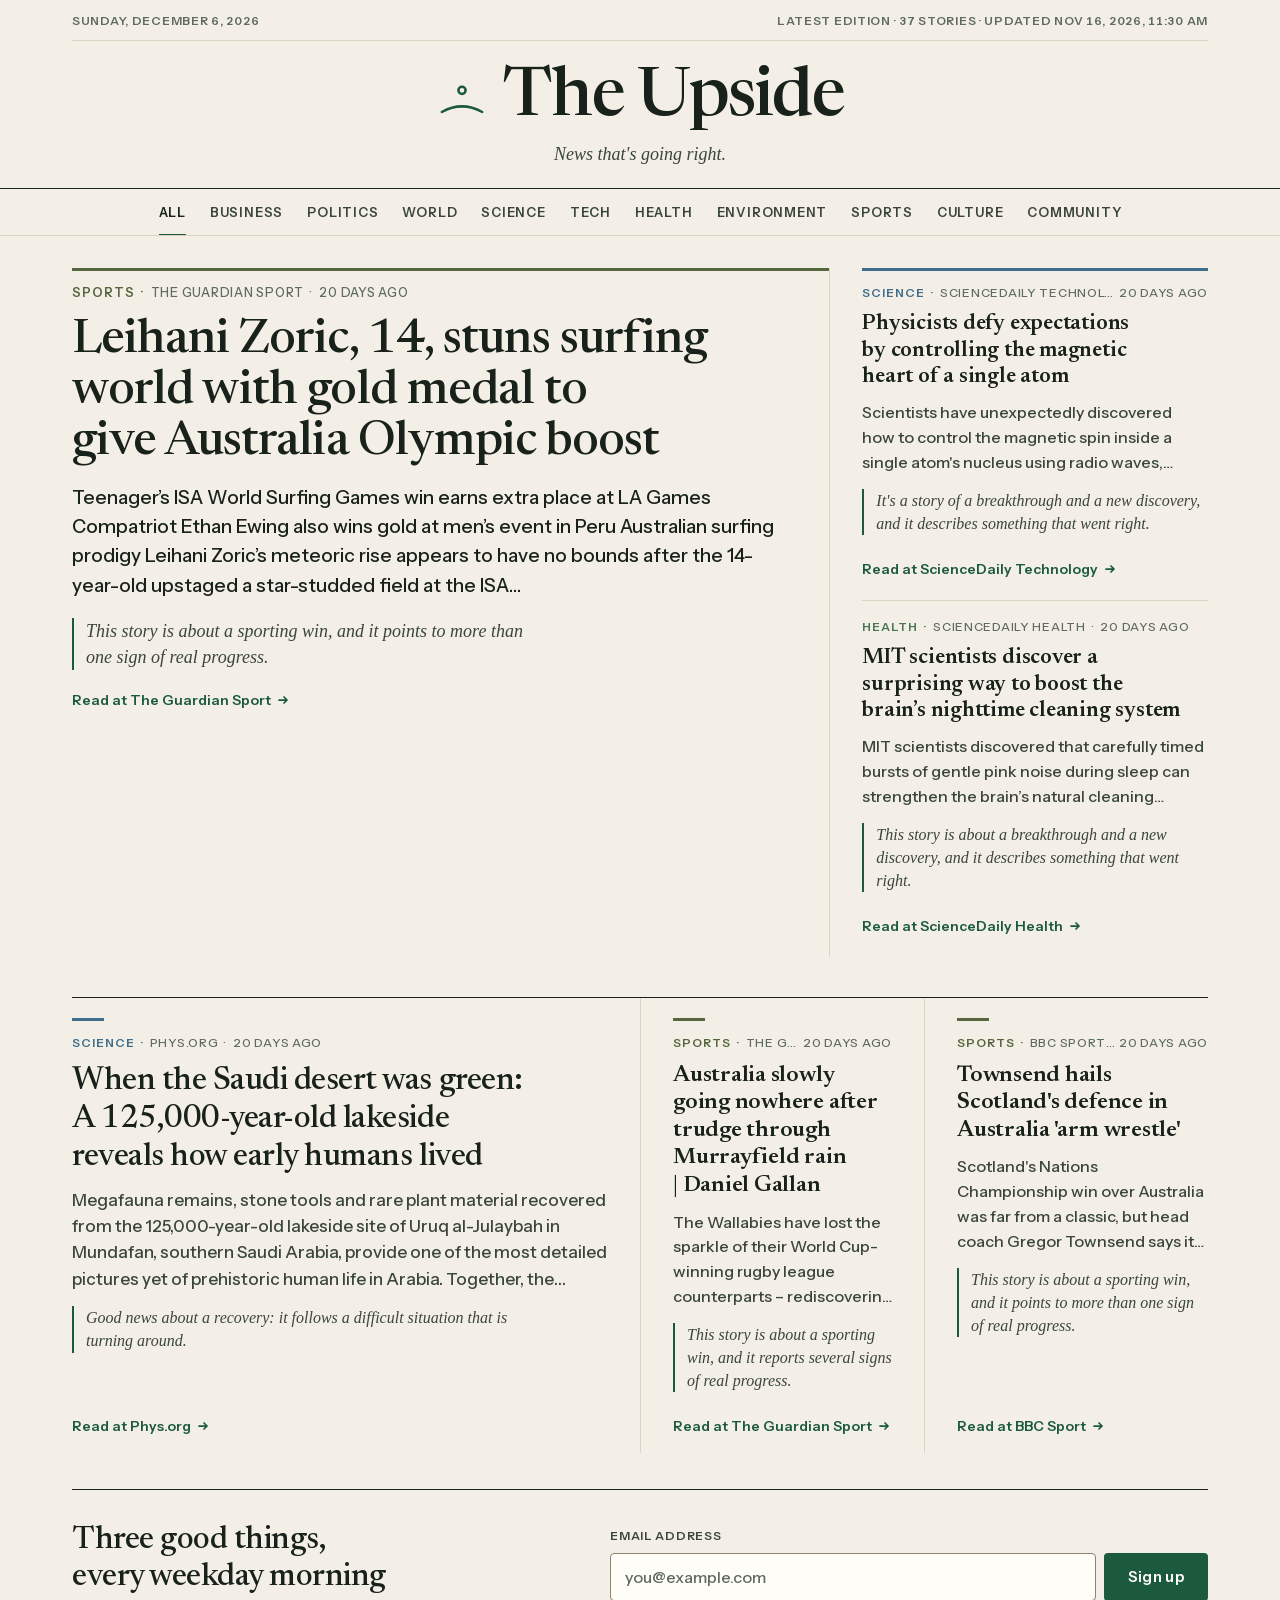
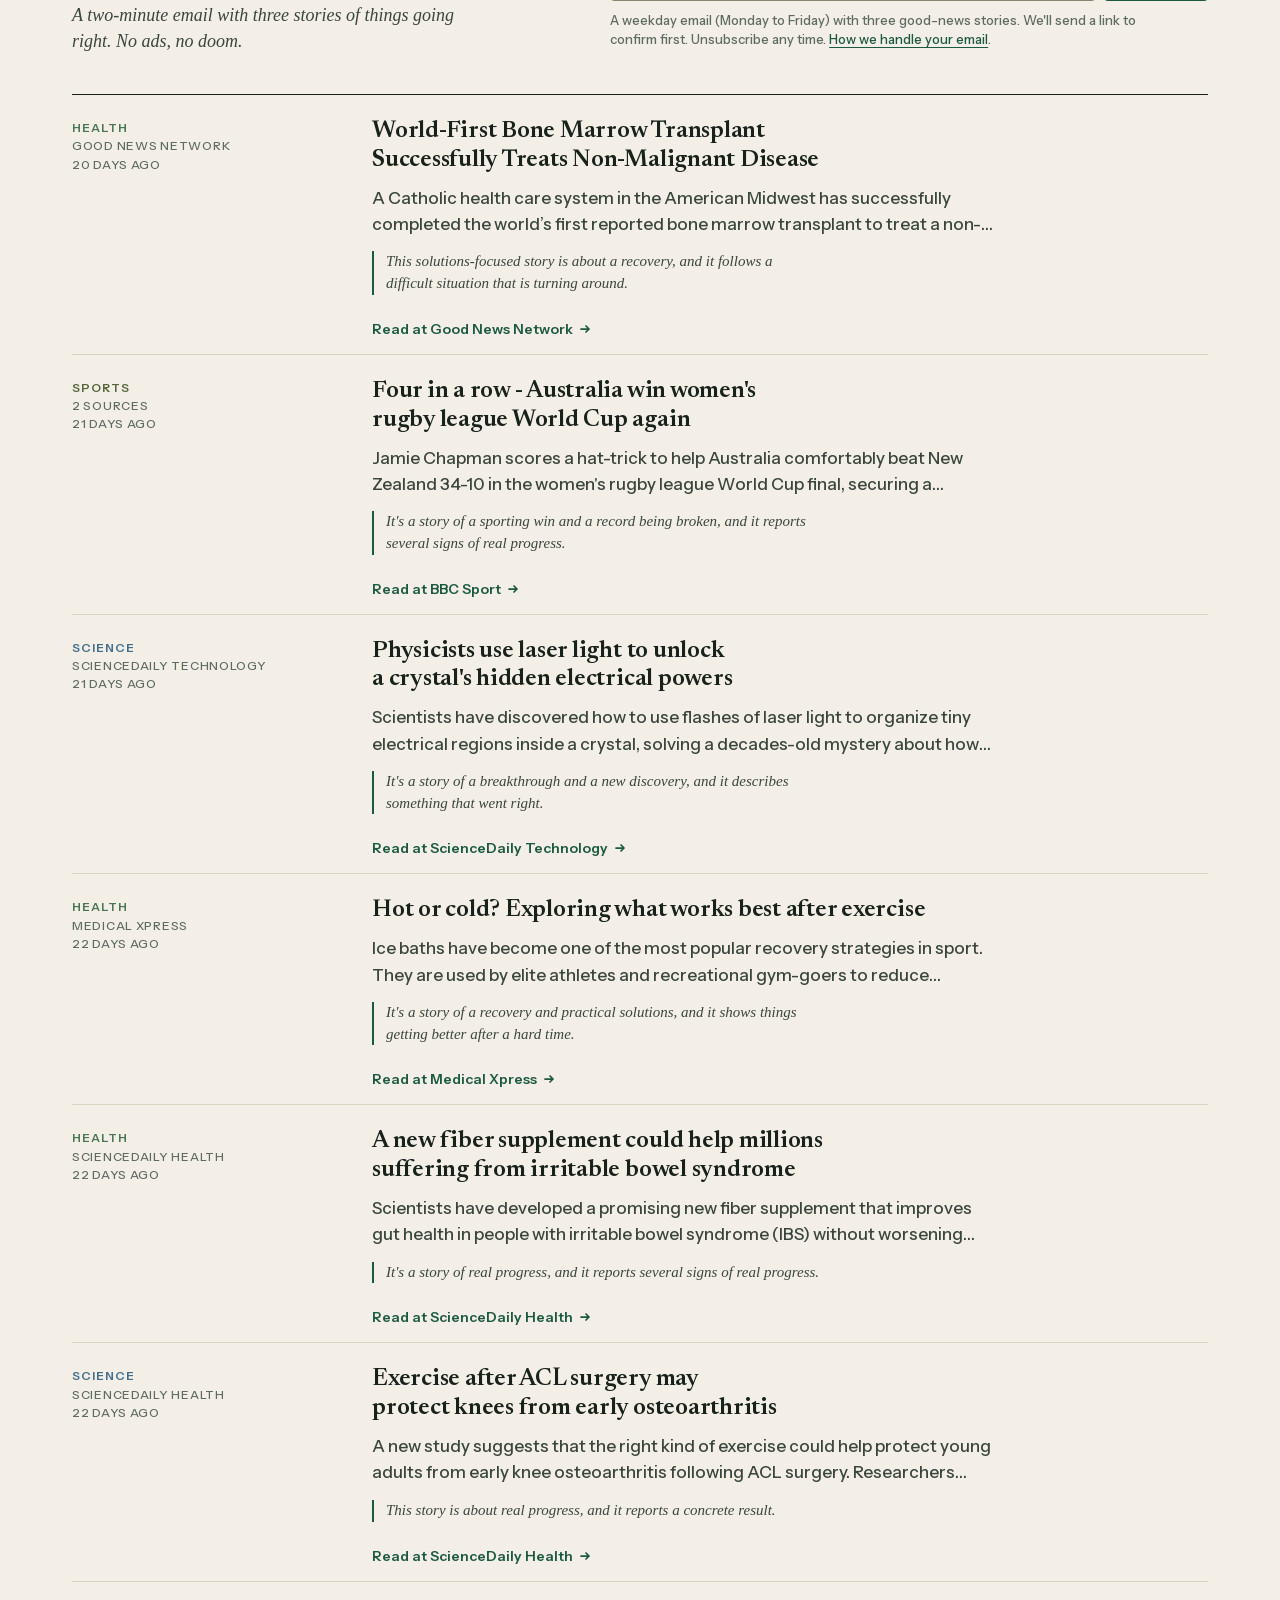
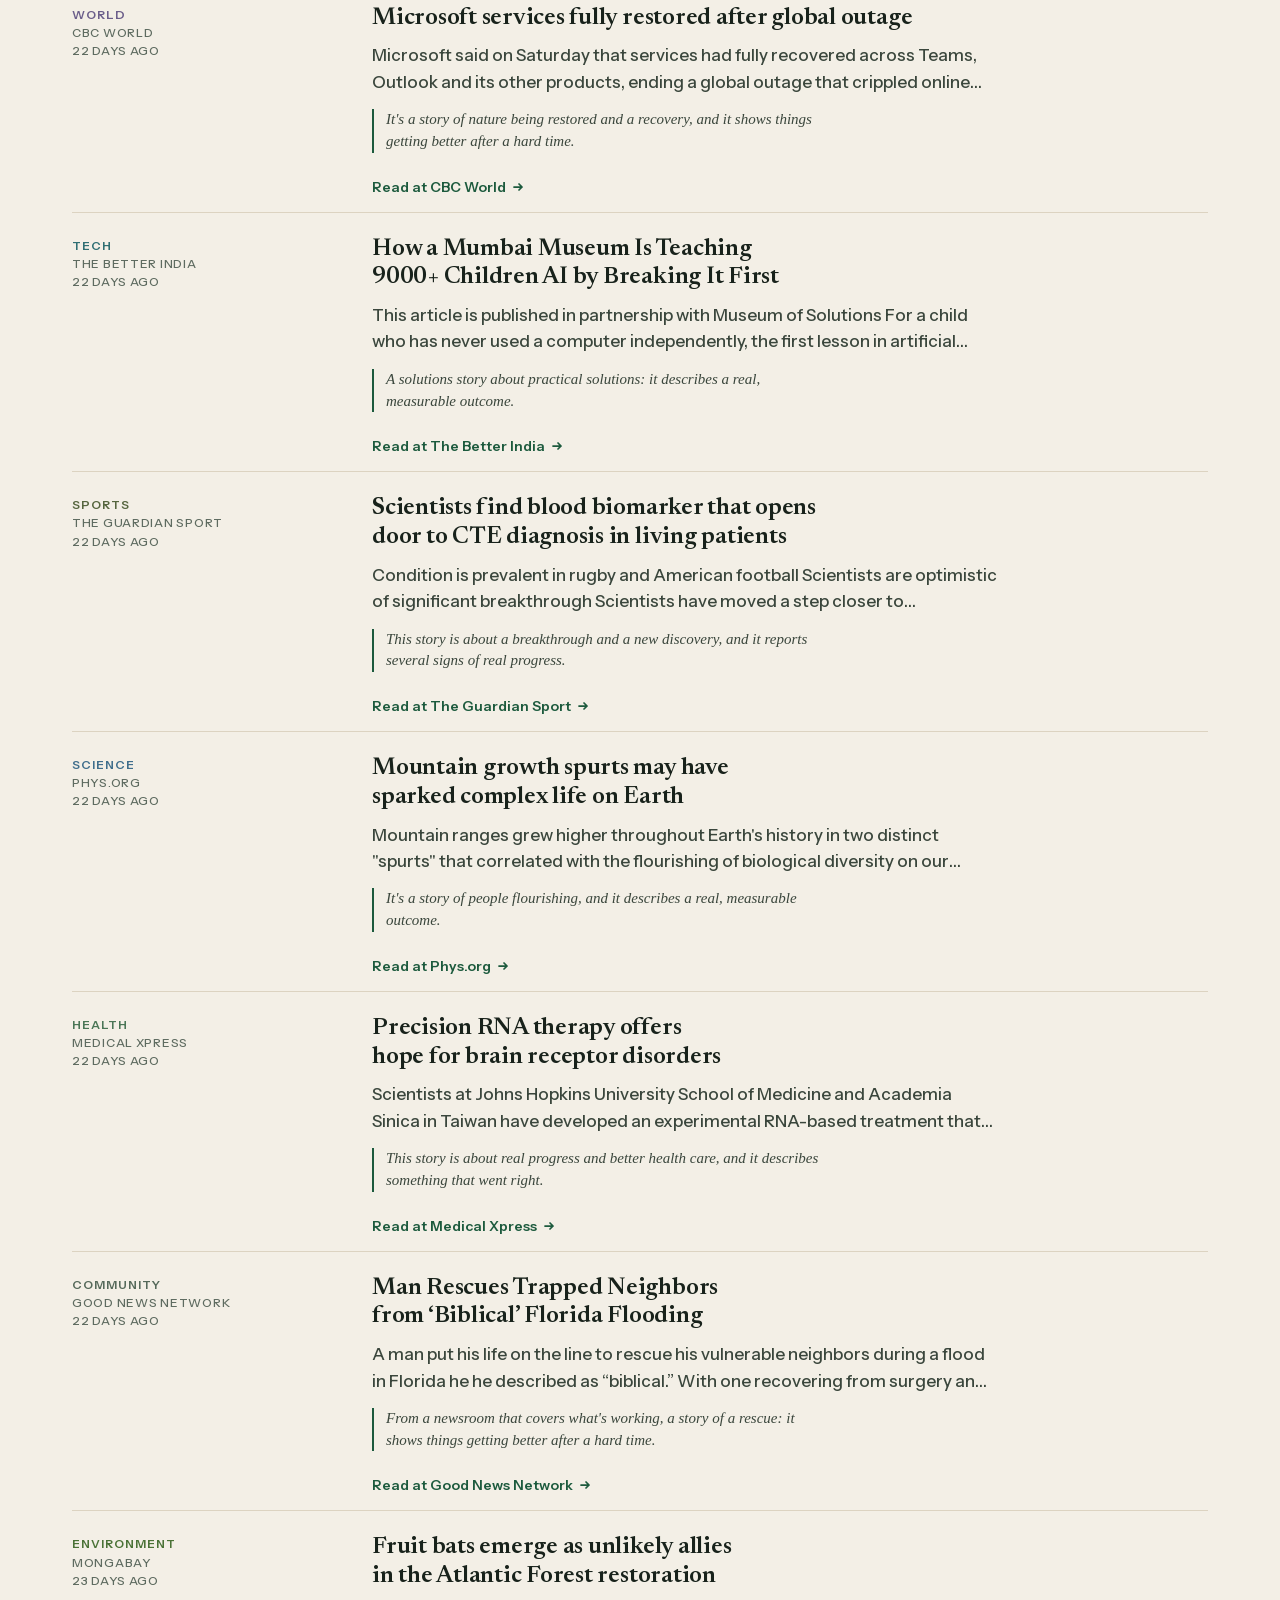
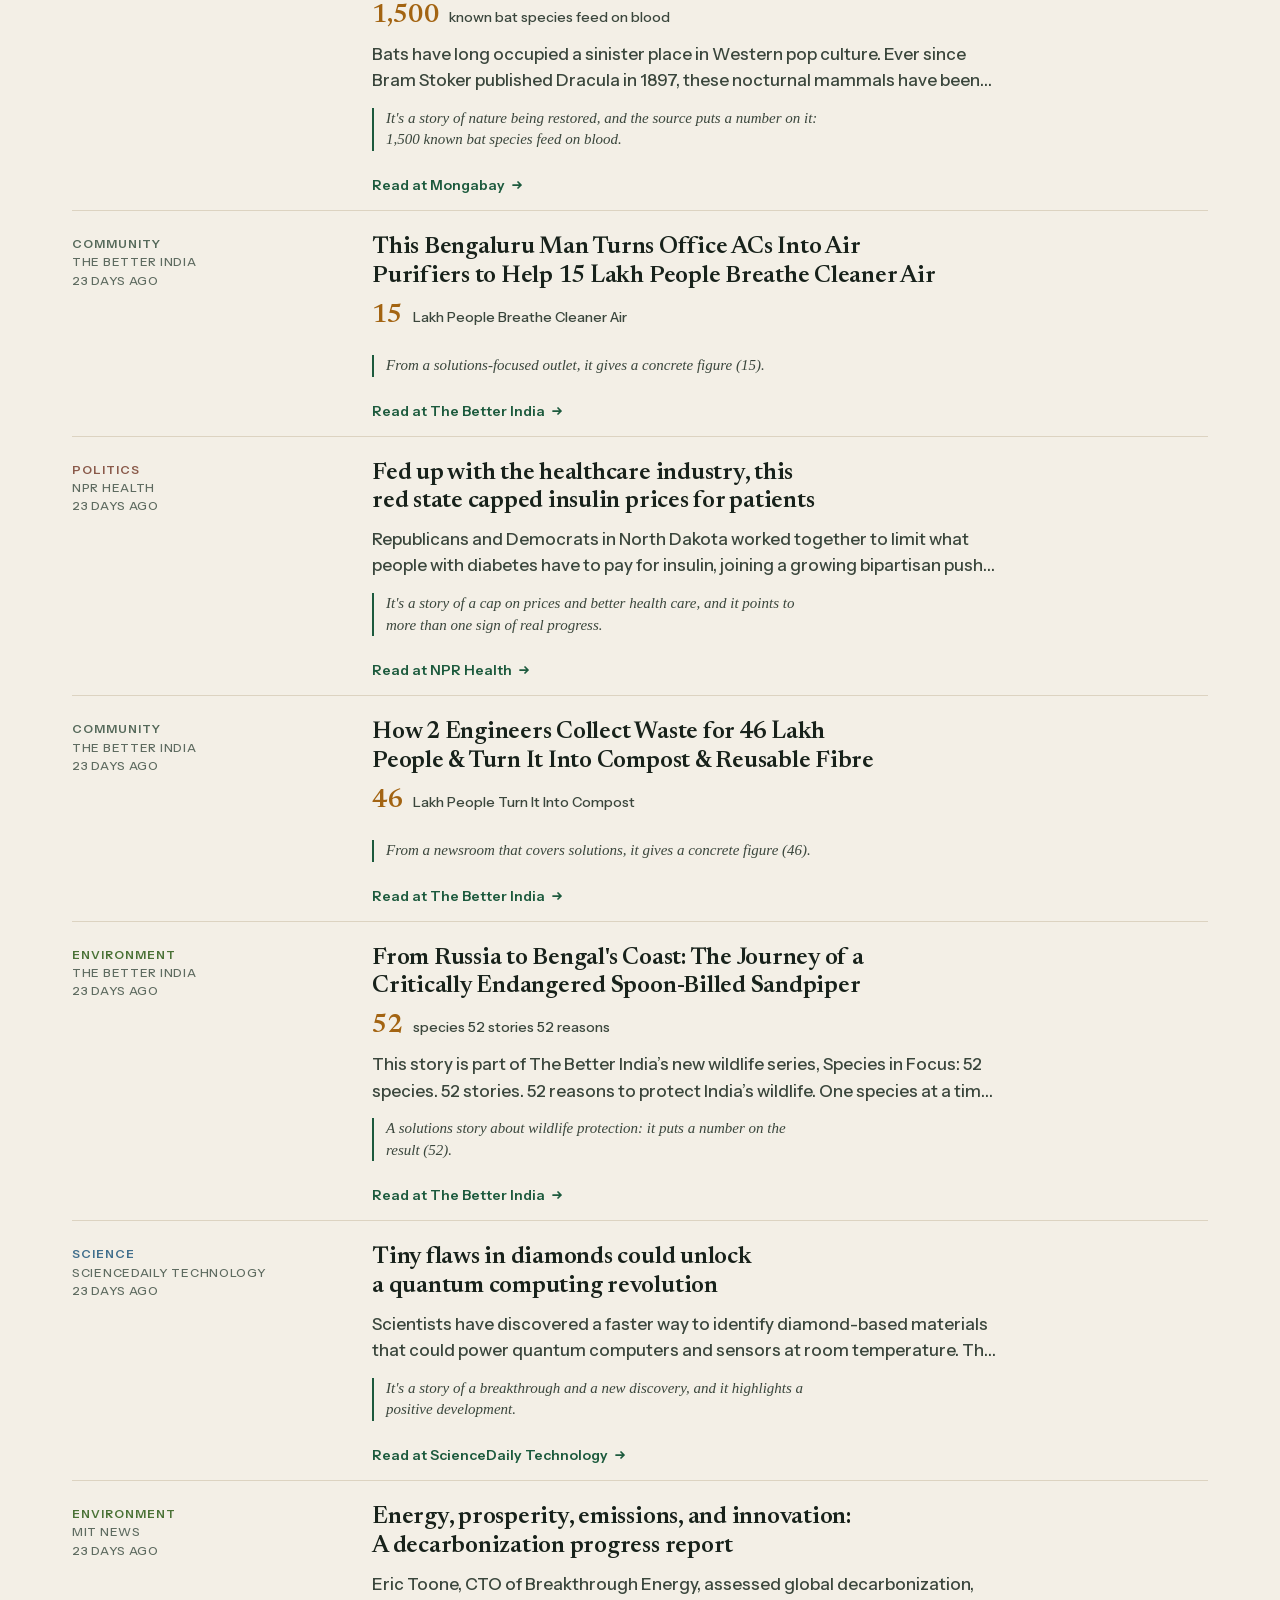
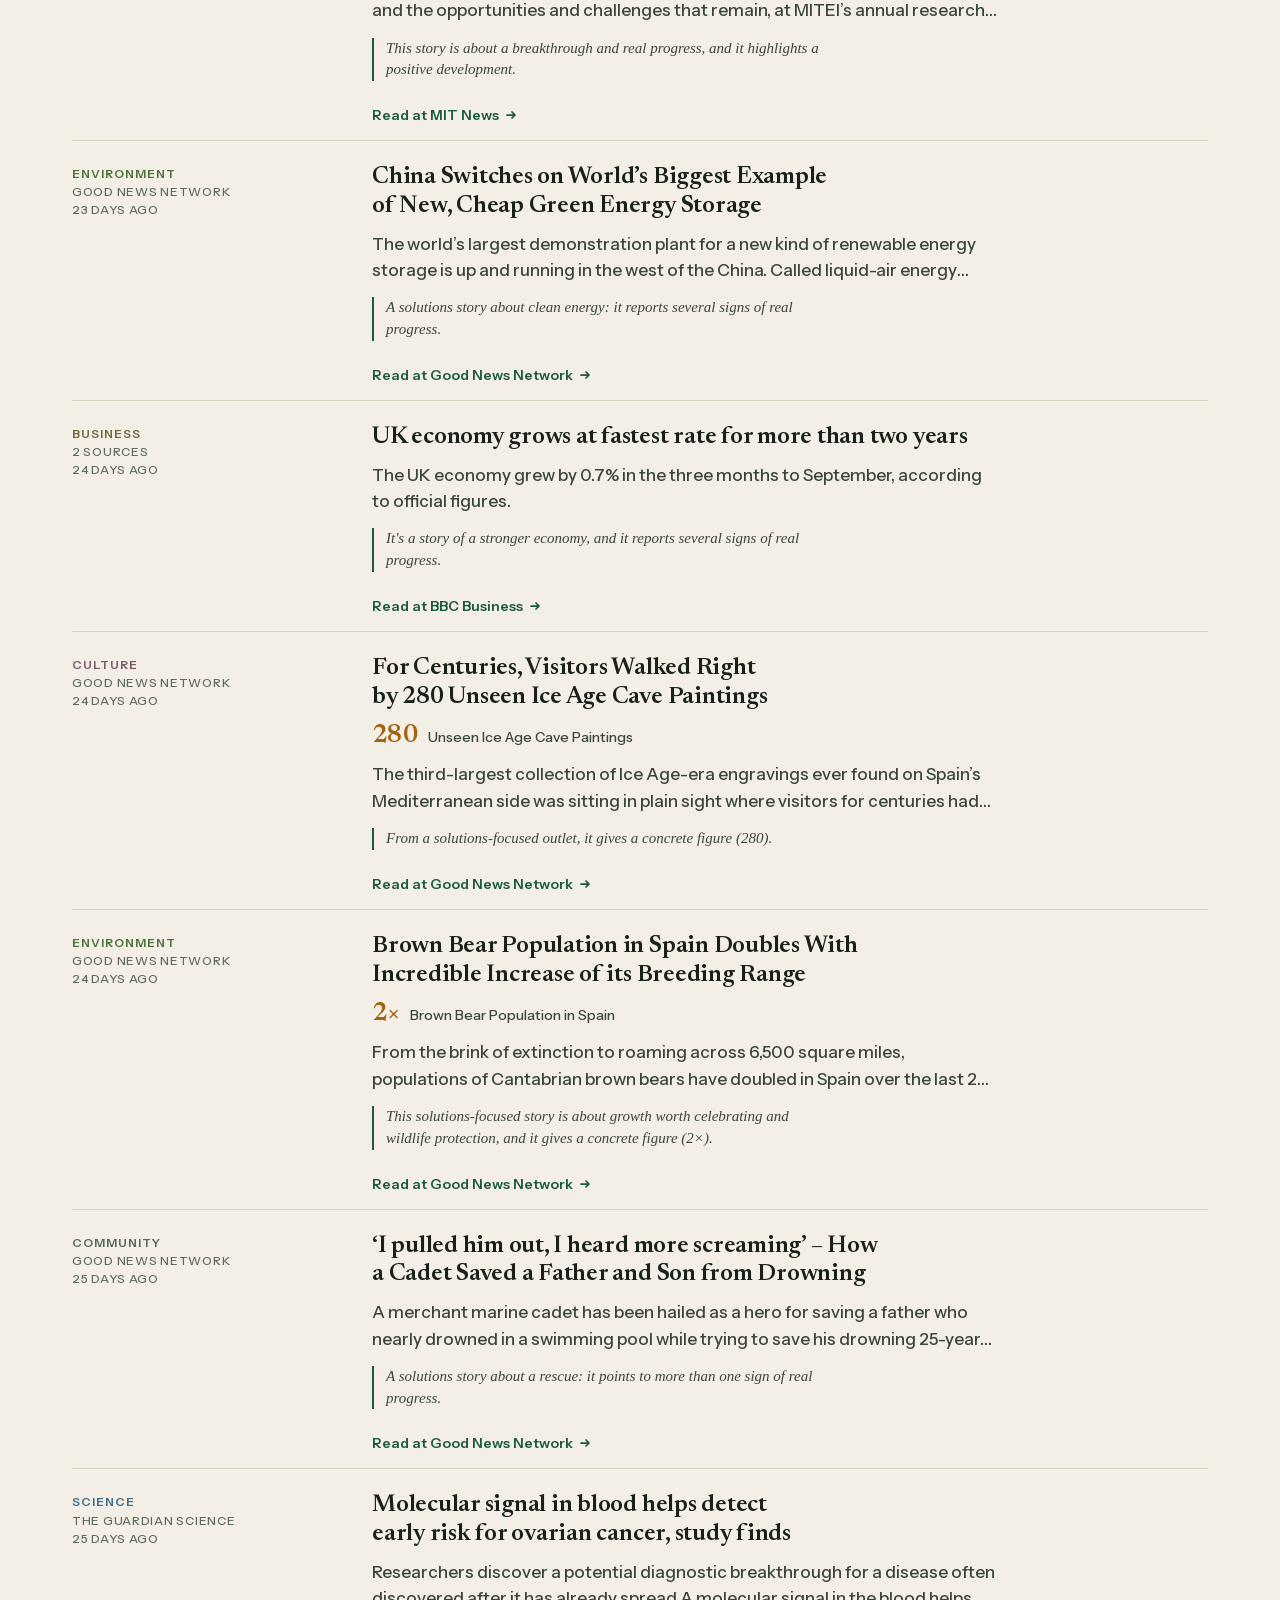
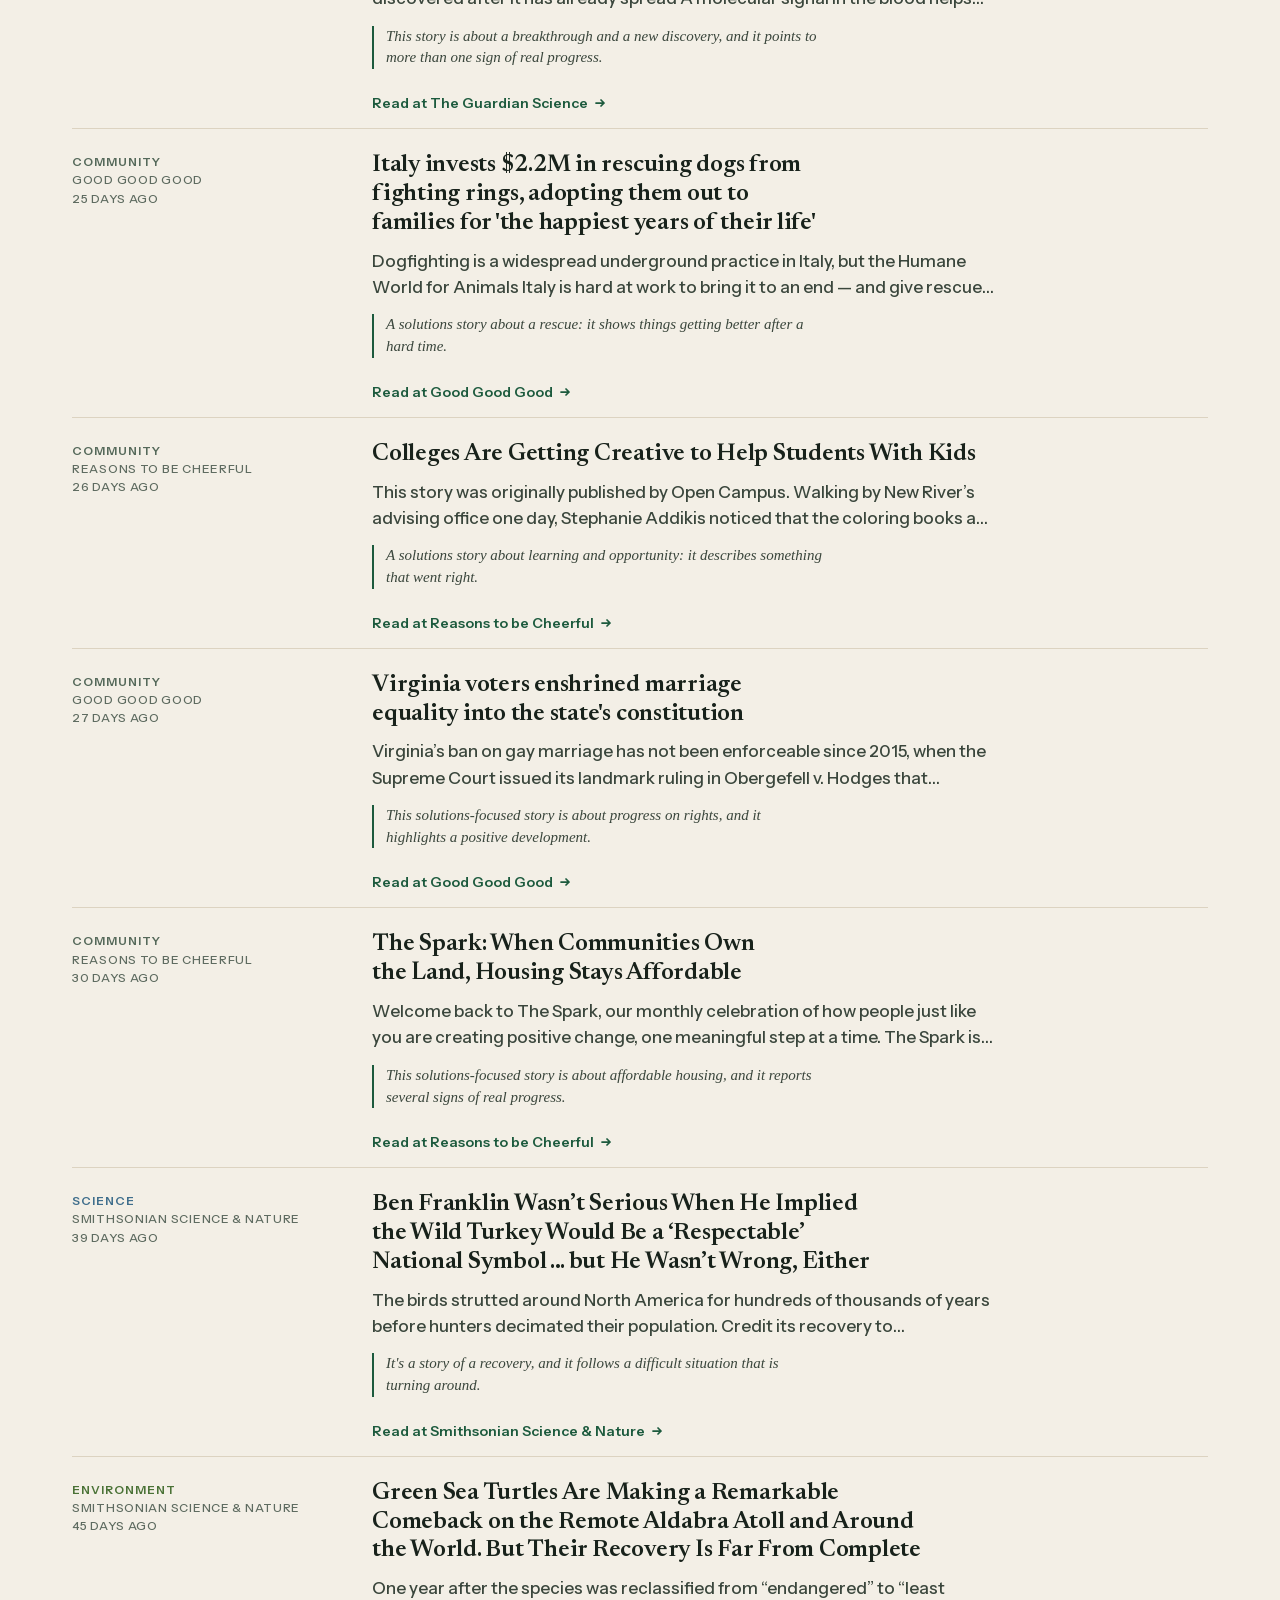
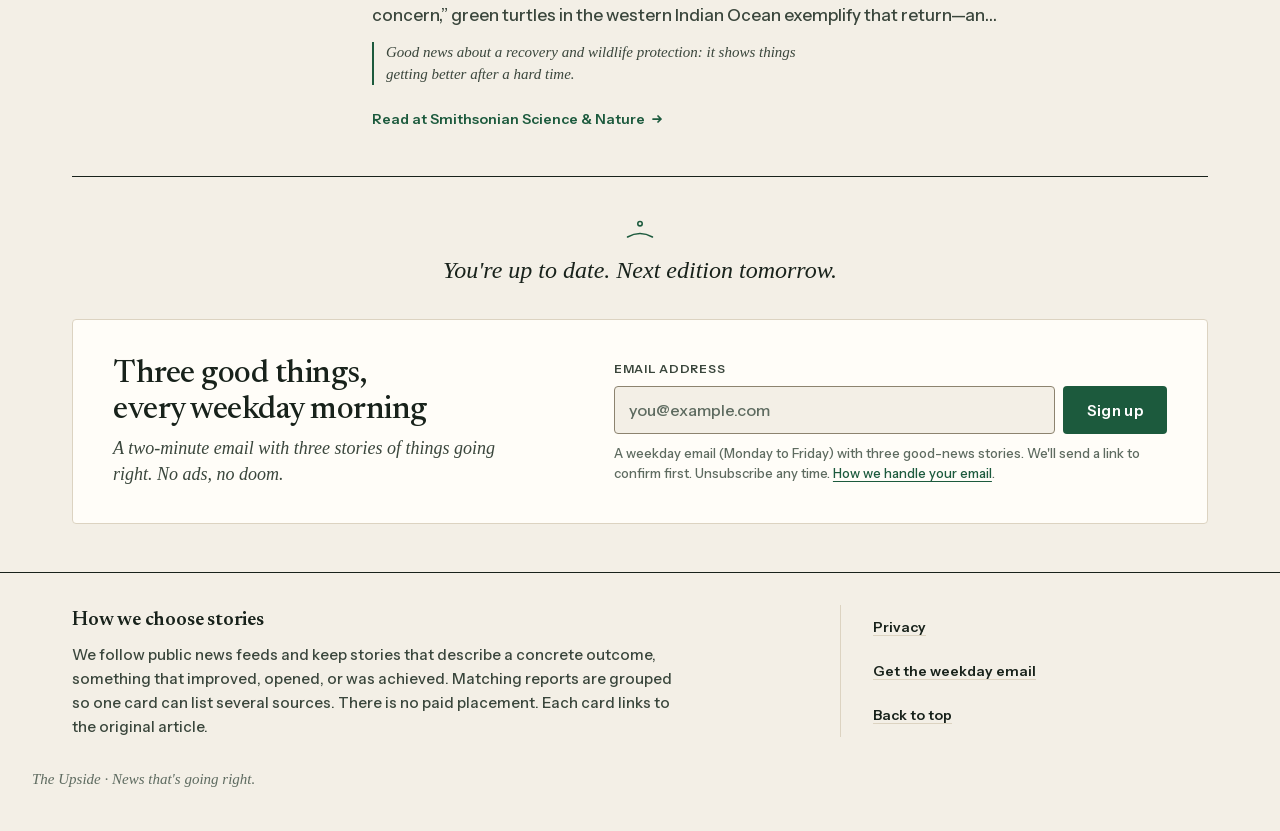
==== commit f1e74cea: "Update The Upside public feed" ====
--- a/go.html
+++ b/go.html
@@ -2,271 +2,28 @@
 <html lang="en">
 <head>
   <meta charset="utf-8">
-  <meta name="viewport" content="width=device-width, initial-scale=1">
-  <meta name="description" content="A preview of a story from The Upside, before you continue to the original article.">
   <meta name="robots" content="noindex">
   <title>The Upside</title>
-  <link rel="stylesheet" href="fonts/fonts.css">
-  <link rel="stylesheet" href="styles.css">
-  <link rel="icon" href="data:image/svg+xml,%3Csvg xmlns='http://www.w3.org/2000/svg' viewBox='0 0 32 32' fill='none' stroke='%231C5A3D' stroke-width='2' stroke-linecap='round' stroke-linejoin='round'%3E%3Cpath d='M6 22c5-9 15-9 20 0'/%3E%3Ccircle cx='16' cy='11' r='2.25'/%3E%3C/svg%3E">
-  <style>
-    .go-page main {
-      max-width: var(--measure);
-      margin: 0 auto;
-      padding: 28px var(--gap) 72px;
-    }
-    .go-back {
-      display: inline-block;
-      margin: 0 0 28px;
-      color: var(--accent);
-      font-size: 15px;
-      font-weight: 600;
-      text-decoration: none;
-    }
-    .go-back:hover { text-decoration: underline; }
-    .go-kicker {
-      display: flex;
-      flex-wrap: wrap;
-      gap: 8px 14px;
-      margin: 0 0 10px;
-      padding: 0;
-      list-style: none;
-      color: var(--muted);
-      font-size: 13px;
-      font-weight: 600;
-      letter-spacing: 0.02em;
-      text-transform: uppercase;
-    }
-    .go-kicker .cat { color: var(--accent); font-weight: 700; }
-    .go-headline {
-      font-family: var(--serif);
-      font-weight: 500;
-      text-wrap: balance;
-      font-size: 32px;
-      line-height: 1.2;
-      letter-spacing: -0.02em;
-      color: var(--ink);
-      margin: 0 0 16px;
-    }
-    .go-headline a { color: inherit; text-decoration: none; }
-    .go-headline a:hover { text-decoration: underline; text-underline-offset: 3px; }
-    @media (min-width: 720px) {
-      .go-headline { font-size: 40px; }
-    }
-    .go-url {
-      margin: 0 0 24px;
-      padding: 12px 14px;
-      background: var(--paper-raised);
-      border: 1px solid var(--line);
-      border-radius: var(--radius);
-      font-size: 15px;
-      line-height: 1.5;
-      word-break: break-all;
-      color: var(--ink-soft);
-    }
-    .go-url a { color: inherit; text-decoration: none; }
-    .go-url a:hover { text-decoration: underline; }
-    .go-url .host {
-      color: var(--ink);
-      font-weight: 700;
-    }
-    .go-continue {
-      display: inline-flex;
-      align-items: center;
-      justify-content: center;
-      min-height: 52px;
-      padding: 14px 28px;
-      margin: 0 0 32px;
-      border-radius: var(--radius);
-      background: var(--accent);
-      color: #fff;
-      font: 600 18px/1.2 var(--sans);
-      text-decoration: none;
-      text-align: center;
-    }
-    @media (hover: hover) and (pointer: fine) { .go-continue:hover { background: var(--accent-hover); } }
-    .go-continue[hidden], .go-missing[hidden] { display: none !important; }
-    .go-own { margin: 8px 0 0; }
-    .go-own .impact { margin: 0 0 16px; }
-    .go-own .why-note { margin: 0; }
-    .go-missing {
-      font-family: var(--serif);
-      font-size: 24px;
-      line-height: 1.3;
-      color: var(--ink);
-      margin: 0 0 16px;
-    }
-    .go-missing-body { margin: 0 0 24px; color: var(--ink-soft); font-size: 17px; }
-  </style>
-</head>
-<body class="go-page">
-  <a class="skip" href="#go-title">Skip to story</a>
-
-  <header class="masthead masthead--compact">
-    <div class="masthead-inner">
-      <div class="brand">
-        <svg class="mark" width="36" height="36" viewBox="0 0 36 36" aria-hidden="true" focusable="false">
-          <path d="M4 27c9-5 19-5 28 0" fill="none" stroke="currentColor" stroke-width="1.75" stroke-linecap="round"/>
-          <circle cx="18" cy="12" r="2.5" fill="none" stroke="currentColor" stroke-width="1.75"/>
-        </svg>
-        <p class="title"><a href="./">The Upside</a></p>
-      </div>
-      <p class="tag">News that's going right.</p>
-    </div>
-  </header>
-
-  <main id="go">
-    <a class="go-back" href="./">Back to the feed</a>
-    <p class="go-missing" id="go-missing" hidden>That story isn’t in today’s feed.</p>
-    <p class="go-missing-body" id="go-missing-body" hidden>It may have dropped out of the current edition. You can go back and pick another story.</p>
-    <article id="go-article" hidden>
-      <ul class="go-kicker" id="go-kicker"></ul>
-      <h1 class="go-headline" id="go-title"></h1>
-      <p class="go-url" id="go-url"></p>
-      <a class="go-continue" id="go-continue" rel="noopener noreferrer">Continue</a>
-      <div class="go-own" id="go-own"></div>
-    </article>
-  </main>
-
-  <script>
+  <!-- Old link-preview page, kept so links in earlier emails still work.
+       Since 16 Nov 2026 it shows nothing: it sends the reader straight to the
+       story's own article. Only URLs taken from our stories.json (by id) are
+       used, and only absolute http(s) ones, so it can't be an open redirect.
+       Anything else goes to the feed. -->
+  <noscript><meta http-equiv="refresh" content="0;url=./"></noscript>
+  <script id="go-redirect">
 (function () {
-  var WHY_FALLBACK = "It reports a concrete, positive outcome from the original source.";
-
-  function $(id) { return document.getElementById(id); }
-
-  function escapeHtml(value) {
-    return String(value ?? "")
-      .replaceAll("&", "&amp;")
-      .replaceAll("<", "&lt;")
-      .replaceAll(">", "&gt;")
-      .replaceAll('"', "&quot;")
-      .replaceAll("'", "&#39;");
+  var HOME = "./";
+  function go(url) { window.location.replace(url); }
+  function httpUrl(value) {
+    try {
+      var url = new URL(String(value == null ? "" : value).trim());
+      if (url.protocol === "http:" || url.protocol === "https:") return url.href;
+    } catch (e) { /* ignore */ }
+    return "";
   }
-
-  function safeUrl(value) {
-    try {
-      var url = new URL(String(value ?? ""), window.location.href);
-      if (url.protocol === "http:" || url.protocol === "https:") return url;
-    } catch (e) { /* ignore */ }
-    return null;
-  }
-
-  function displayHost(url) {
-    return url.hostname.replace(/^www\./i, "");
-  }
-
-  function formatExact(iso) {
-    if (!iso) return "";
-    var d = new Date(iso);
-    if (Number.isNaN(d.getTime())) return "";
-    return new Intl.DateTimeFormat("en-GB", {
-      dateStyle: "medium",
-      timeZone: "Europe/London",
-    }).format(d);
-  }
-
-  function uniqueSources(story) {
-    var names = [];
-    (story.sources || []).forEach(function (src) {
-      if (src.name && names.indexOf(src.name) === -1) names.push(src.name);
-    });
-    return names;
-  }
-
-  function statedImpact(story) {
-    var impact = story.impact;
-    if (!impact || typeof impact !== "object") return null;
-    var value = String(impact.value || "").trim();
-    var label = String(impact.label || "").trim();
-    if (!value || !label || value.length > 24) return null;
-    return { value: value, label: label };
-  }
-
-  function whyGood(story) {
-    var text = String(story.why_good || "").trim();
-    return text || WHY_FALLBACK;
-  }
-
-  function showMissing() {
-    $("go-article").hidden = true;
-    $("go-missing").hidden = false;
-    $("go-missing-body").hidden = false;
-    document.title = "Story not found - The Upside";
-  }
-
-  function renderUrl(url) {
-    var host = displayHost(url);
-    var path = url.pathname + url.search + url.hash;
-    if (path === "/") path = "";
-    var html = '<a href="' + escapeHtml(url.href) + '" rel="noopener noreferrer">' +
-      escapeHtml(url.protocol + "//") +
-      '<span class="host">' + escapeHtml(host) + "</span>" +
-      escapeHtml(path) +
-      "</a>";
-    $("go-url").innerHTML = html;
-  }
-
-  function render(story) {
-    var url = safeUrl(story.link);
-    if (!url && Array.isArray(story.sources) && story.sources[0]) {
-      url = safeUrl(story.sources[0].url);
-    }
-    if (!url) {
-      showMissing();
-      return;
-    }
-
-    var source = uniqueSources(story)[0] || "Unknown source";
-    var date = formatExact(story.published_at);
-    var kicker = [];
-    if (story.category) kicker.push('<li class="cat">' + escapeHtml(story.category) + "</li>");
-    kicker.push("<li>" + escapeHtml(source) + "</li>");
-    if (date) {
-      kicker.push("<li><time datetime=\"" + escapeHtml(story.published_at || "") + "\">" + escapeHtml(date) + "</time></li>");
-    }
-    if (story.evidence_strength) {
-      kicker.push("<li>" + escapeHtml(String(story.evidence_strength)) + "</li>");
-    }
-    $("go-kicker").innerHTML = kicker.join("");
-
-    var title = escapeHtml(story.headline || "Untitled story");
-    $("go-title").innerHTML = '<a href="' + escapeHtml(url.href) + '" rel="noopener noreferrer">' + title + "</a>";
-    document.title = (story.headline ? story.headline + " - " : "") + "The Upside";
-
-    renderUrl(url);
-
-    var host = displayHost(url);
-    var btn = $("go-continue");
-    btn.href = url.href;
-    btn.textContent = "Continue to " + host;
-    btn.hidden = false;
-
-    var own = [];
-    var impact = statedImpact(story);
-    if (impact) {
-      own.push(
-        '<p class="impact"><span class="impact-value">' + escapeHtml(impact.value) +
-        '</span><span class="impact-label">' + escapeHtml(impact.label) + "</span></p>"
-      );
-    }
-    own.push(
-      '<p class="why-note"><span class="visually-hidden">Why it\'s good: </span>' +
-      escapeHtml(whyGood(story)) + "</p>"
-    );
-    $("go-own").innerHTML = own.join("");
-
-    $("go-missing").hidden = true;
-    $("go-missing-body").hidden = true;
-    $("go-article").hidden = false;
-  }
-
-  var params = new URLSearchParams(window.location.search);
-  var id = (params.get("id") || "").trim();
-  if (!id) {
-    showMissing();
-    return;
-  }
-
+  var id = "";
+  try { id = (new URLSearchParams(window.location.search).get("id") || "").trim(); } catch (e) { id = ""; }
+  if (!id) { go(HOME); return; }
   fetch("data/stories.json", { cache: "no-store" })
     .then(function (res) {
       if (!res.ok) throw new Error("missing feed");
@@ -274,16 +31,17 @@
     })
     .then(function (data) {
       var stories = (data && data.stories) || [];
-      var story = stories.find(function (s) { return String(s.id) === id; });
-      if (!story) showMissing();
-      else render(story);
+      var story = null;
+      for (var i = 0; i < stories.length; i++) {
+        if (stories[i] && String(stories[i].id) === id) { story = stories[i]; break; }
+      }
+      var first = story && Array.isArray(story.sources) ? story.sources[0] : null;
+      var target = story ? (httpUrl(story.link) || httpUrl(first && first.url)) : "";
+      go(target || HOME);
     })
-    .catch(function () {
-      $("go-missing").textContent = "This preview could not be loaded just now.";
-      $("go-missing-body").textContent = "Please go back to the feed and try again.";
-      showMissing();
-    });
+    .catch(function () { go(HOME); });
 })();
   </script>
-</body>
+</head>
+<body></body>
 </html>
